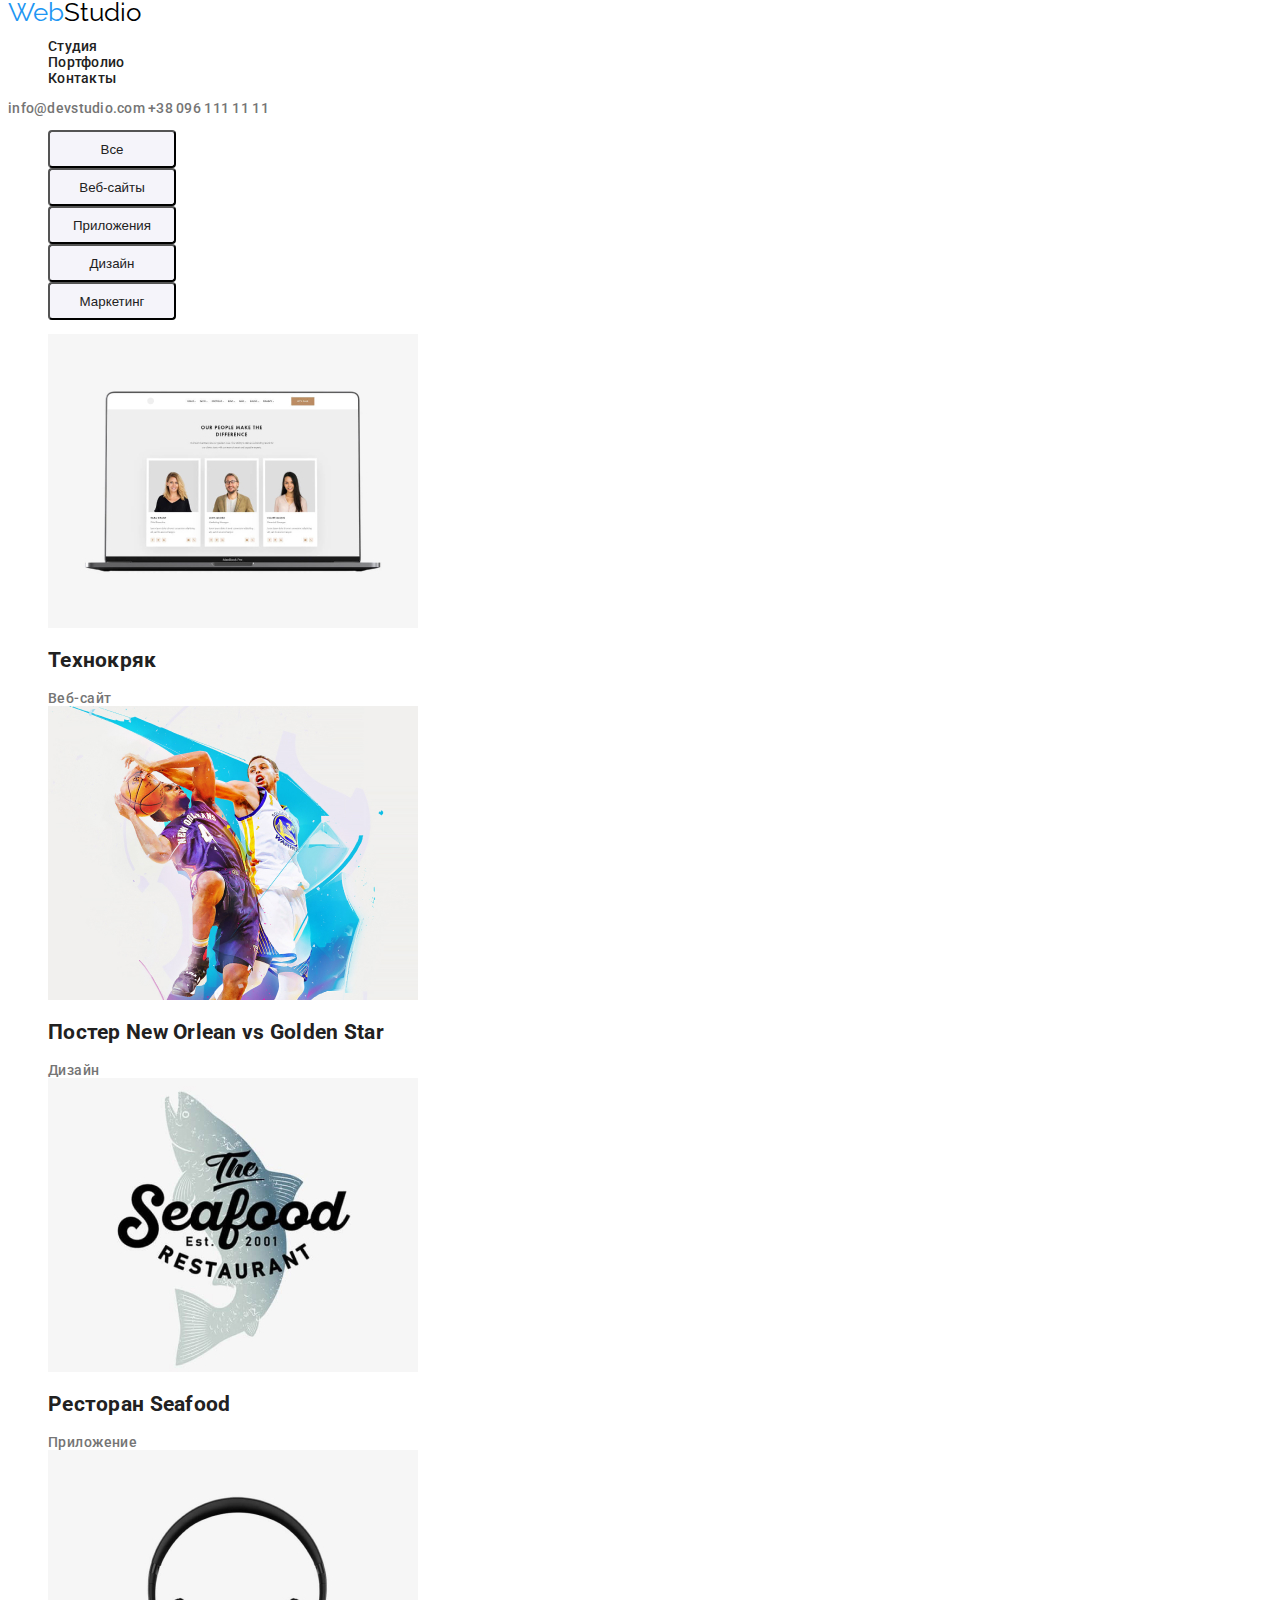
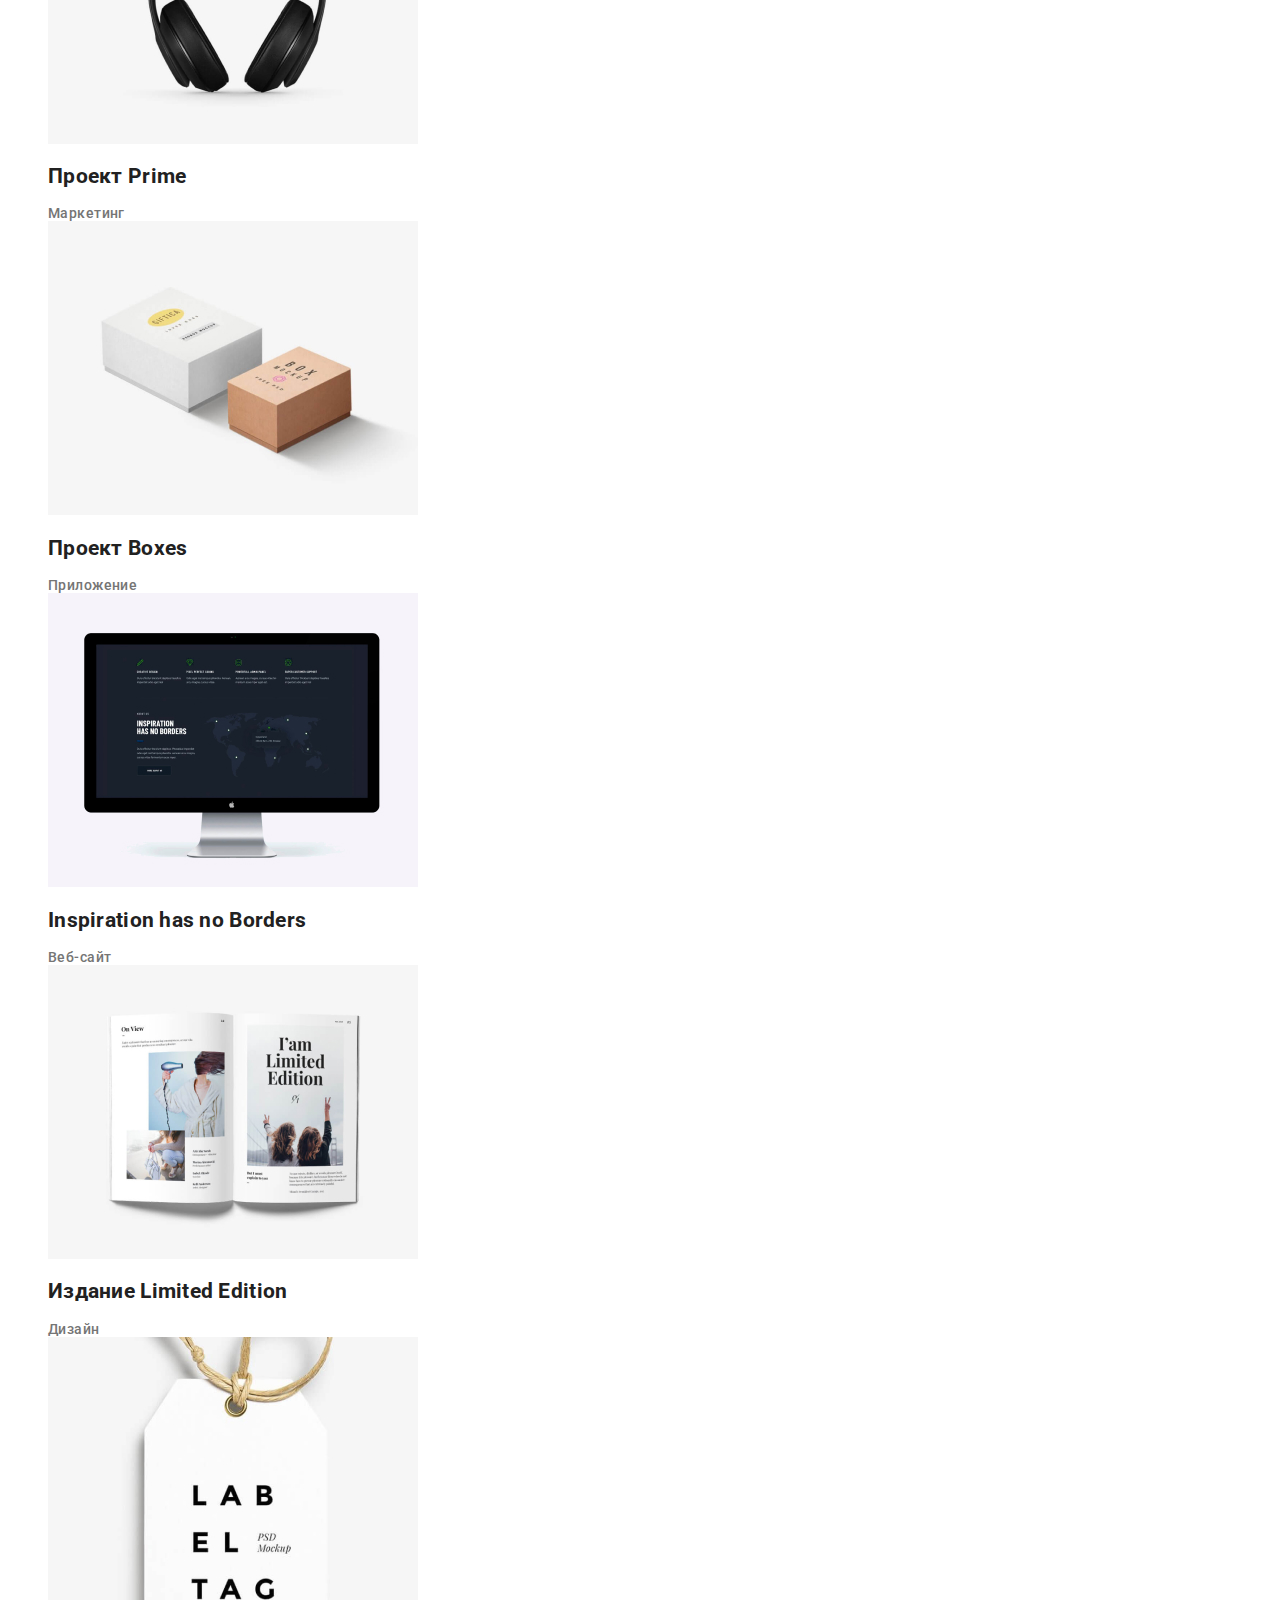
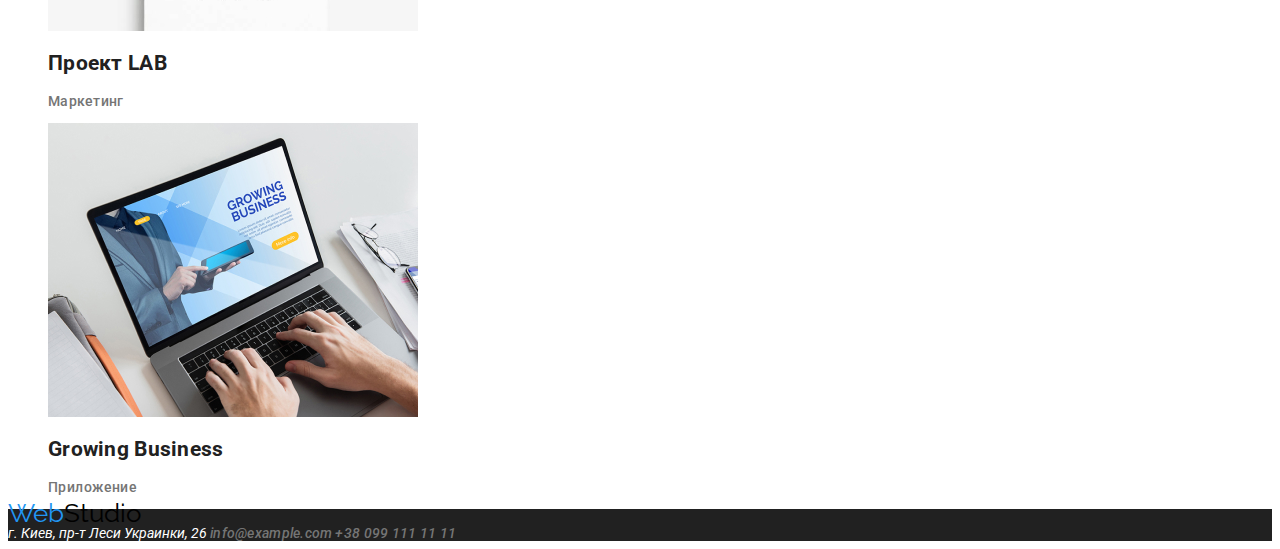
==== portfolio.html @ f4aefb46 "добавил шрифты" ====
<!DOCTYPE html>
<html lang="en">
  <head>
    <meta charset="UTF-8" />
    <meta http-equiv="X-UA-Compatible" content="IE=edge" />
    <meta name="viewport" content="width=device-width, initial-scale=1.0" />
    <title>Document</title>
    <link rel="preconnect" href="https://fonts.gstatic.com" />
    <link
      href="https://fonts.googleapis.com/css2?family=Raleway:wght@700&family=Roboto:wght@400;500;700;900&display=swap"
      rel="stylesheet"
    />
    <link rel="stylesheet" href="./CSS/styles.css" />
  </head>
  <body>
    <header>
      <a href="WebStudio" class="logo"
        ><span class="logo-accent">Web</span>Studio</a
      >
      <!-- Основная навигация  -->
      <nav>
        <ul class="site-nav list">
          <li><a href="./index.html" class="link">Студия</a></li>
          <li><a href="" class="link">Портфолио</a></li>
          <li><a href="" class="link">Контакты</a></li>
        </ul>
      </nav>
      <div>
        <a href="mailto:info@devstudio.com" class="link-contact"
          >info@devstudio.com</a
        >
        <a href="tel:+380961111111" class="link-contact">+38 096 111 11 11</a>
      </div>
    </header>
    <main>
      <section>
        <div>
          <!-- Навигация по сранице портфолио -->
          <ul class="list">
            <li>
              <button type="button" class="pagination">Все</button>
            </li>
            <li>
              <button type="button" class="pagination">Веб-сайты</button>
            </li>
            <li>
              <button type="button" class="pagination">Приложения</button>
            </li>
            <li>
              <button type="button" class="pagination">Дизайн</button>
            </li>
            <li>
              <button type="button" class="pagination">Маркетинг</button>
            </li>
          </ul>
          <!--<h1> Наши предложени <h1> -->
          <ul class="list">
            <li>
              <img
                src="./images/Веб-сайт.jpg"
                alt="Ноутбук с изображением сотрудников"
                width="370"
                height="294"
              />
              <h2 class="subjec">Технокряк</h2>
              <p class="text">Веб-сайт</p>
            </li>
            <li>
              <img
                src="./images/дизайн.jpg"
                alt="Баскетболист отбирает мячь у соперника"
                width="370"
                height="294"
              />
              <h2 class="subjec">Постер New Orlean vs Golden Star</h2>
              <p class="text">Дизайн</p>
            </li>
            <li>
              <img
                src="./images/Приложение.jpg"
                alt="Логотип ресторана морской еды"
                width="370"
                height="294"
              />
              <h2 class="subjec">Ресторан Seafood</h2>
              <p class="text">Приложение</p>
            </li>
            <li>
              <img
                src="./images/Маркетинг.jpg"
                alt="Изображение наушников"
                width="370"
                height="294"
              />
              <h2 class="subjec">Проект Prime</h2>
              <p class="text">Маркетинг</p>
            </li>
            <li>
              <img
                src="./images/приложение2.jpg"
                alt="Изобрание двух коробочек"
                width="370"
                height="294"
              />
              <h2 class="subjec">Проект Boxes</h2>
              <p class="text">Приложение</p>
            </li>
            <li>
              <img
                src="./images/веб-сайт2.jpg"
                alt="Монитор компътера с изображением сайтов"
                width="370"
                height="294"
              />
              <h2 class="subjec">Inspiration has no Borders</h2>
              <p class="text">Веб-сайт</p>
            </li>
            <li>
              <img
                src="./images/дизайн2.jpg"
                alt="Изображение глянцевого журнала с статьями"
                width="370"
                height="294"
              />
              <h2 class="subjec">Издание Limited Edition</h2>
              <p class="text">Дизайн</p>
            </li>
            <li>
              <img
                src="./images/маркетинг2.jpg"
                alt="Изображение лейбы с надписъю"
                width="370"
                height="294"
              />
              <h2 class="subjec">Проект LAB</h2>
              <p class="">Маркетинг</p>
            </li>
            <li>
              <img
                src="./images/приложение3.jpg"
                alt="Изображение ноутбука на коором работают"
                width="370"
                height="294"
              />
              <h2 class="subjec">Growing Business</h2>
              <p class="text">Приложение</p>
            </li>
          </ul>
        </div>
      </section>
    </main>
    <footer>
      <div class="address">
        <a href="WebStudio" class="logo"
          ><span class="logo-accent">Web</span>Studio</a
        >
        <address>
          <a href="" class="address-box"> г. Киев, пр-т Леси Украинки, 26</a>
          <a href="mailto:info@example.com" class="link-contact"
            >info@example.com</a
          >
          <a href="tel:+380991111111" class="link-contact">+38 099 111 11 11</a>
        </address>
      </div>
    </footer>
  </body>
</html>
---- CSS/styles.css ----
:root {
  --font-weight-regular: 400;
  --font-weight-medium: 500;
  --font-weight-bold: 700;
  --font-weight-black: 900;
  --main-colors-text: #757575;
  --secondary-text-color: #212121;
  --third-text-color: (255, 255, 255, 0.6);
  --white-color-text: #ffffff;
  --accent: #2196f3;
  --main-background-color: #e5e5e5;
  --secondary-background-color: #2f303a;
  --third-background-color: #f5f4fa;
}

body {
  background-color: var(--white-color-text);
  color: #757575;
  font-family: "Roboto", sans-serif;
  font-style: normal;
  font-size: 14px;
}
.list {
  list-style: none;
  font-weight: 500;
  /* font-size: 14px;
  line-height: 1.14px; */
  letter-spacing: 0.02em;
  /* list-style-type: none; */
}

/* стили логотипа */
.logo {
  color: #000000;
  text-decoration: none;
  font-family: "Raleway", sans-serif;
  font-size: 26px;
  line-height: 1.2px;
}

.logo-accent {
  color: var(--accent);
}
/* стили навигации */
.site-nav .link {
  color: var(--secondary-text-color);
  text-decoration: none;
  list-style-type: none;
  font-weight: 500;
  line-height: 1.1px;
  letter-spacing: 0.02em;
}
.link:focus,
.link:hover {
  text-decoration: none;
  color: var(--accent);
}
/* стили контактов */
.link-contact {
  color: var(--main-colors-text);
  text-decoration: none;
  font-weight: 500;
  line-height: 1.1px;
  letter-spacing: 0.02em;
}
.link-contact:focus,
.link-contact:hover {
  color: var(--accent);
}
/* стили кнопки заказать услугу */
.btn {
  color: var(--white-color-text);
  background-color: var(--accent);
  cursor: pointer;
  font-size: 16px;
  line-height: 1.88px;
  font-weight: var(--font-weight-bold);
  box-shadow: 0px 4px 4px rgba(0, 0, 0, 0.15);
}

/* герой */
.hero {
  background-color: var(--secondary-background-color);
}

.title {
  color: var(--white-color-text);
  font-weight: 900;
  font-size: 44px;
  line-height: normal;
  text-align: ce nter;
  letter-spacing: 0.06em;
  text-transform: uppercase;
  /* line-height:1.36px ; */
}
/* ощий стильдля параграфов */
.text {
  margin-top: 0;
  margin-bottom: 0;

  /* or 171% */

  letter-spacing: 0.03em;
}

/*стилизация h3 h2 */
.subjec {
  color: var(--secondary-text-color);
}
/* секция наша команда */
.our-team {
  background-color: var(--third-background-color);
}

/* стилизация адресса */
.address-box {
  color: var(--white-color-text);
  text-decoration: none;
}
/* секция футера */
.address {
  background-color: var(--secondary-text-color);
}
/* портфолио кнопки */
.pagination {
  color: var(--secondary-text-color);
  background-color: var(--third-background-color);
  width: 128px;
  height: 38px;
  left: 576px;
  top: 174px;
  background: #f5f4fa;
  border-radius: 4px;
}

.pagination:focus,
.pagination:hover {
  color: var(--white-color-text);
  background-color: var(--accent);
}
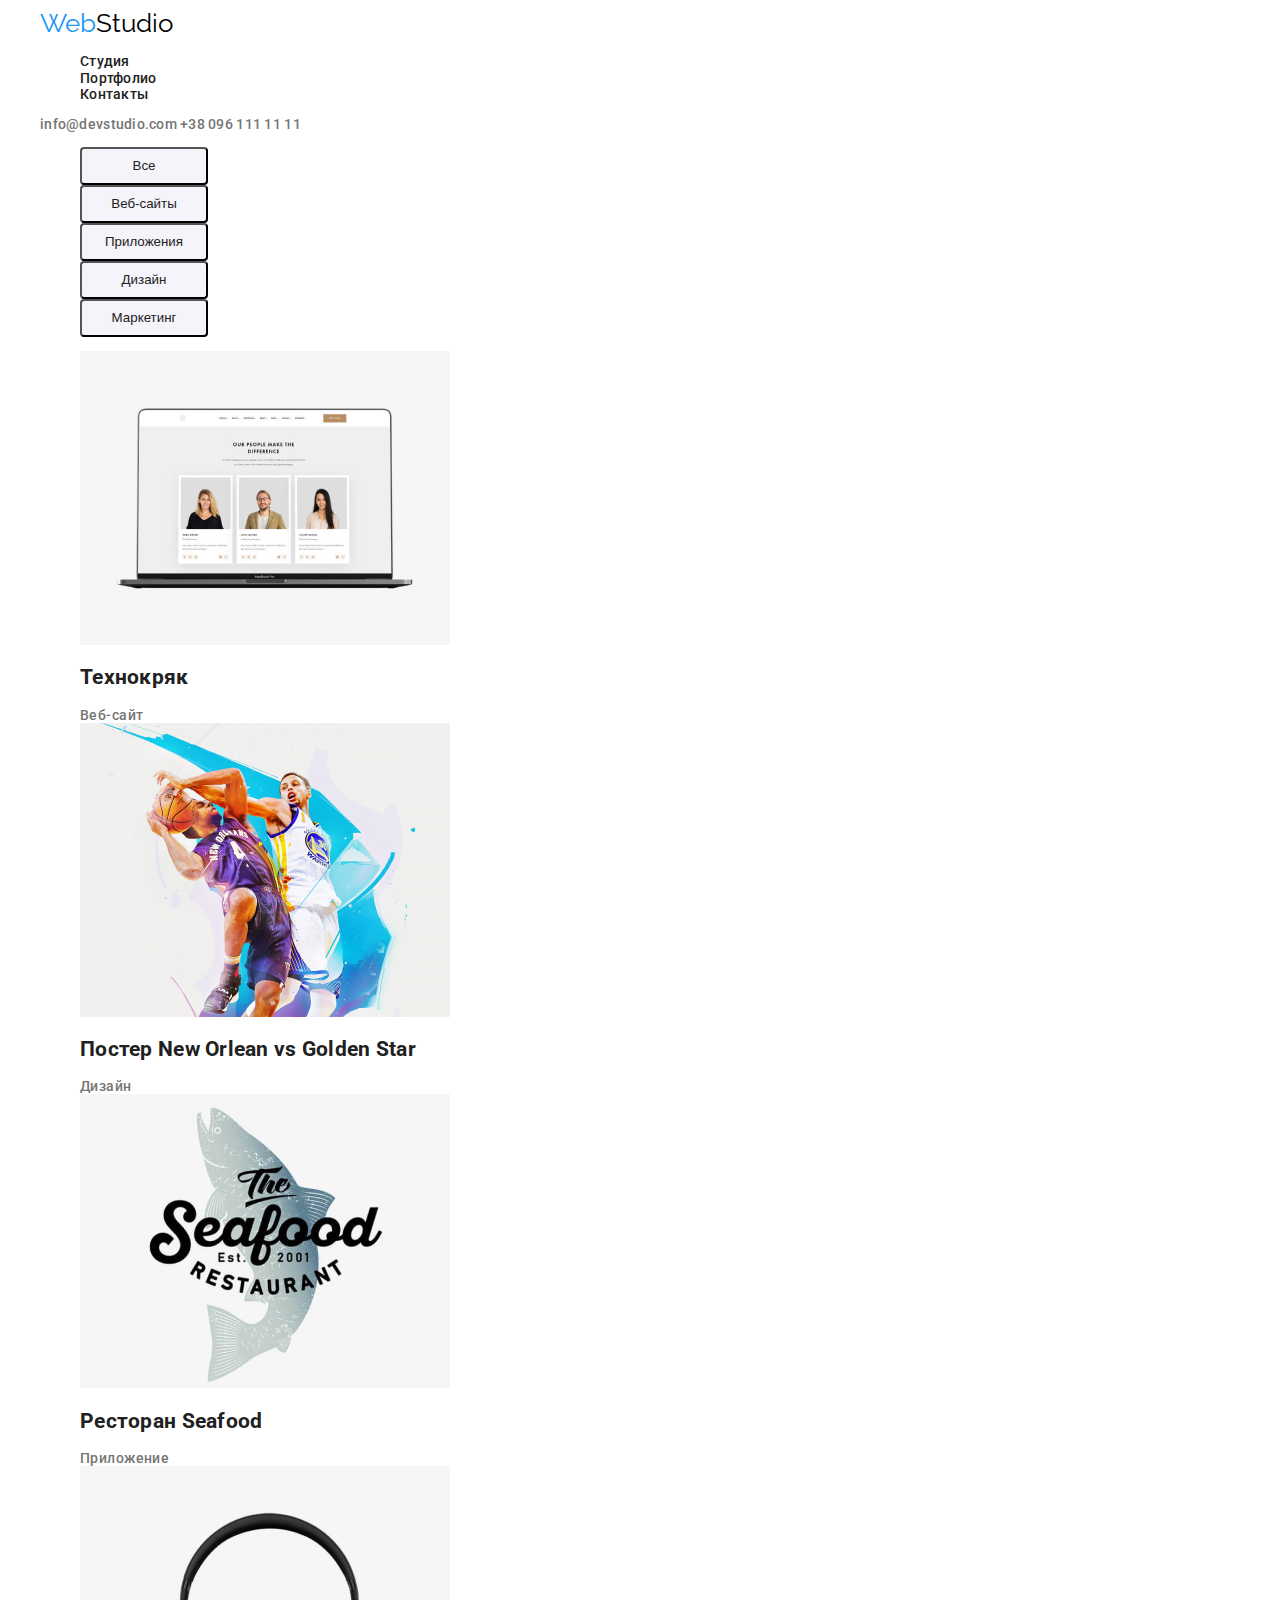
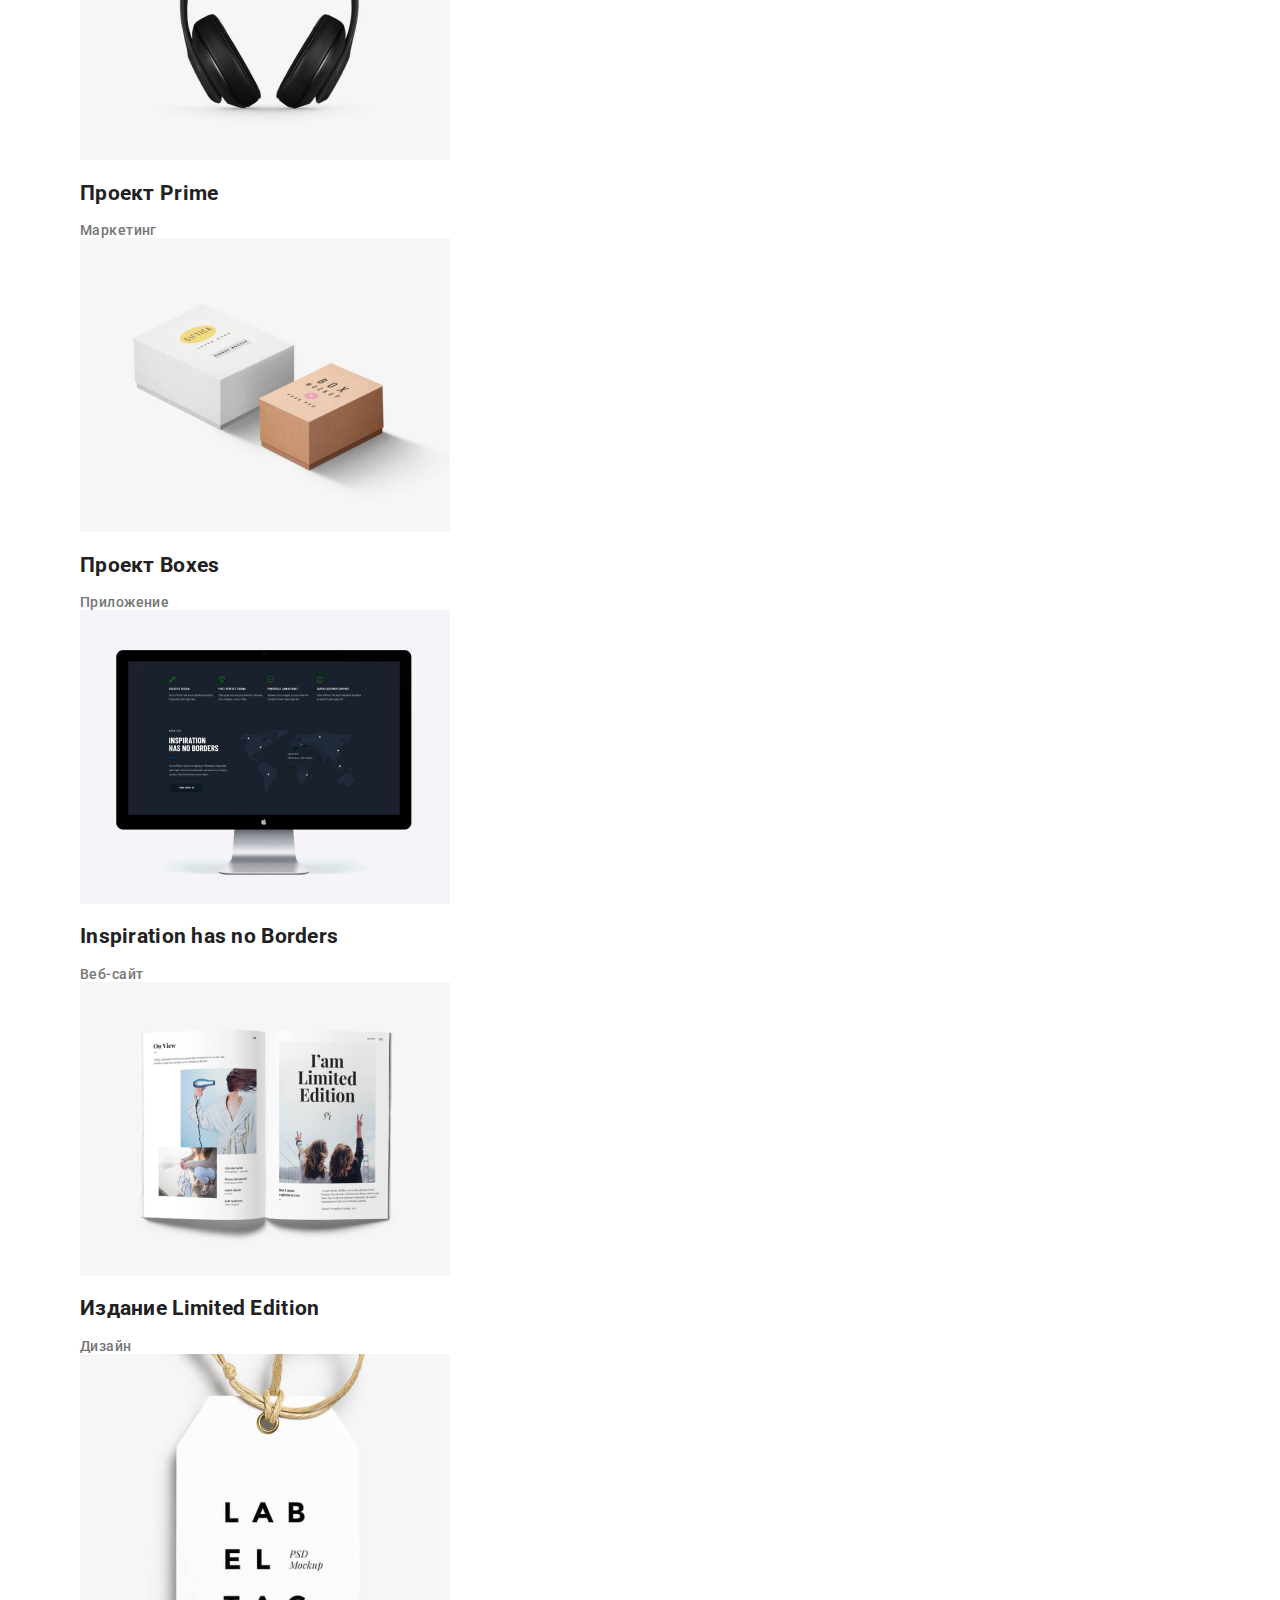
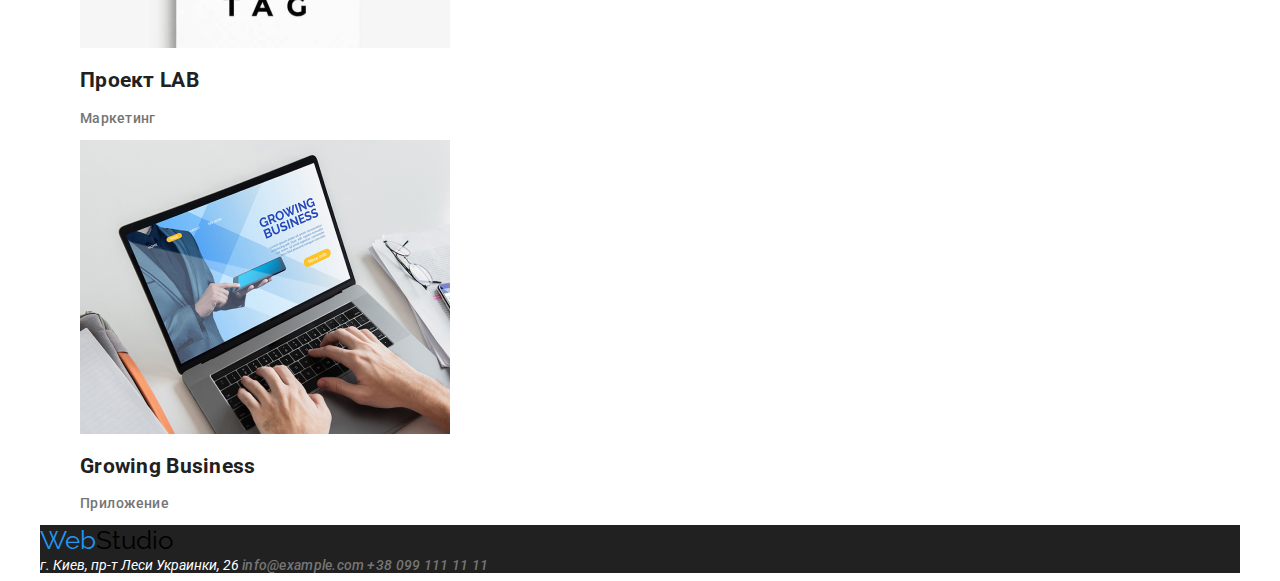
==== commit 6f8a9de2: "добавляю геометрию" ====
--- a/portfolio.html
+++ b/portfolio.html
@@ -10,157 +10,172 @@
       href="https://fonts.googleapis.com/css2?family=Raleway:wght@700&family=Roboto:wght@400;500;700;900&display=swap"
       rel="stylesheet"
     />
+    <link
+      rel="stylesheet"
+      href="https://cdnjs.cloudflare.com/ajax/libs/modern-normalize/1.0.0/modern-normalize.min.css"
+      integrity="sha512-ISS7cAi1PEhQ8jnbJpJZMd29NlhNj4AWYyLOSp2CE/CsHxTCu+r+t0D2yoJudVrd0/8fTVPUVDzY5Tvli75u/g=="
+      crossorigin="anonymous"
+      referrerpolicy="no-referrer"
+    />
     <link rel="stylesheet" href="./CSS/styles.css" />
   </head>
   <body>
     <header>
-      <a href="WebStudio" class="logo"
-        ><span class="logo-accent">Web</span>Studio</a
-      >
-      <!-- Основная навигация  -->
-      <nav>
-        <ul class="site-nav list">
-          <li><a href="./index.html" class="link">Студия</a></li>
-          <li><a href="" class="link">Портфолио</a></li>
-          <li><a href="" class="link">Контакты</a></li>
-        </ul>
-      </nav>
-      <div>
-        <a href="mailto:info@devstudio.com" class="link-contact"
-          >info@devstudio.com</a
+      <div class="container">
+        <a href="WebStudio" class="logo"
+          ><span class="logo-accent">Web</span>Studio</a
         >
-        <a href="tel:+380961111111" class="link-contact">+38 096 111 11 11</a>
+        <!-- Основная навигация  -->
+        <nav>
+          <ul class="site-nav list">
+            <li><a href="./index.html" class="link">Студия</a></li>
+            <li><a href="" class="link">Портфолио</a></li>
+            <li><a href="" class="link">Контакты</a></li>
+          </ul>
+        </nav>
+        <div>
+          <a href="mailto:info@devstudio.com" class="link-contact"
+            >info@devstudio.com</a
+          >
+          <a href="tel:+380961111111" class="link-contact">+38 096 111 11 11</a>
+        </div>
       </div>
     </header>
     <main>
       <section>
-        <div>
-          <!-- Навигация по сранице портфолио -->
-          <ul class="list">
-            <li>
-              <button type="button" class="pagination">Все</button>
-            </li>
-            <li>
-              <button type="button" class="pagination">Веб-сайты</button>
-            </li>
-            <li>
-              <button type="button" class="pagination">Приложения</button>
-            </li>
-            <li>
-              <button type="button" class="pagination">Дизайн</button>
-            </li>
-            <li>
-              <button type="button" class="pagination">Маркетинг</button>
-            </li>
-          </ul>
-          <!--<h1> Наши предложени <h1> -->
-          <ul class="list">
-            <li>
-              <img
-                src="./images/Веб-сайт.jpg"
-                alt="Ноутбук с изображением сотрудников"
-                width="370"
-                height="294"
-              />
-              <h2 class="subjec">Технокряк</h2>
-              <p class="text">Веб-сайт</p>
-            </li>
-            <li>
-              <img
-                src="./images/дизайн.jpg"
-                alt="Баскетболист отбирает мячь у соперника"
-                width="370"
-                height="294"
-              />
-              <h2 class="subjec">Постер New Orlean vs Golden Star</h2>
-              <p class="text">Дизайн</p>
-            </li>
-            <li>
-              <img
-                src="./images/Приложение.jpg"
-                alt="Логотип ресторана морской еды"
-                width="370"
-                height="294"
-              />
-              <h2 class="subjec">Ресторан Seafood</h2>
-              <p class="text">Приложение</p>
-            </li>
-            <li>
-              <img
-                src="./images/Маркетинг.jpg"
-                alt="Изображение наушников"
-                width="370"
-                height="294"
-              />
-              <h2 class="subjec">Проект Prime</h2>
-              <p class="text">Маркетинг</p>
-            </li>
-            <li>
-              <img
-                src="./images/приложение2.jpg"
-                alt="Изобрание двух коробочек"
-                width="370"
-                height="294"
-              />
-              <h2 class="subjec">Проект Boxes</h2>
-              <p class="text">Приложение</p>
-            </li>
-            <li>
-              <img
-                src="./images/веб-сайт2.jpg"
-                alt="Монитор компътера с изображением сайтов"
-                width="370"
-                height="294"
-              />
-              <h2 class="subjec">Inspiration has no Borders</h2>
-              <p class="text">Веб-сайт</p>
-            </li>
-            <li>
-              <img
-                src="./images/дизайн2.jpg"
-                alt="Изображение глянцевого журнала с статьями"
-                width="370"
-                height="294"
-              />
-              <h2 class="subjec">Издание Limited Edition</h2>
-              <p class="text">Дизайн</p>
-            </li>
-            <li>
-              <img
-                src="./images/маркетинг2.jpg"
-                alt="Изображение лейбы с надписъю"
-                width="370"
-                height="294"
-              />
-              <h2 class="subjec">Проект LAB</h2>
-              <p class="">Маркетинг</p>
-            </li>
-            <li>
-              <img
-                src="./images/приложение3.jpg"
-                alt="Изображение ноутбука на коором работают"
-                width="370"
-                height="294"
-              />
-              <h2 class="subjec">Growing Business</h2>
-              <p class="text">Приложение</p>
-            </li>
-          </ul>
+        <div class="container">
+          <div>
+            <!-- Навигация по сранице портфолио -->
+            <ul class="list">
+              <li>
+                <button type="button" class="pagination">Все</button>
+              </li>
+              <li>
+                <button type="button" class="pagination">Веб-сайты</button>
+              </li>
+              <li>
+                <button type="button" class="pagination">Приложения</button>
+              </li>
+              <li>
+                <button type="button" class="pagination">Дизайн</button>
+              </li>
+              <li>
+                <button type="button" class="pagination">Маркетинг</button>
+              </li>
+            </ul>
+            <!--<h1> Наши предложени <h1> -->
+            <ul class="list">
+              <li>
+                <img
+                  src="./images/Веб-сайт.jpg"
+                  alt="Ноутбук с изображением сотрудников"
+                  width="370"
+                  height="294"
+                />
+                <h2 class="subjec">Технокряк</h2>
+                <p class="text">Веб-сайт</p>
+              </li>
+              <li>
+                <img
+                  src="./images/дизайн.jpg"
+                  alt="Баскетболист отбирает мячь у соперника"
+                  width="370"
+                  height="294"
+                />
+                <h2 class="subjec">Постер New Orlean vs Golden Star</h2>
+                <p class="text">Дизайн</p>
+              </li>
+              <li>
+                <img
+                  src="./images/Приложение.jpg"
+                  alt="Логотип ресторана морской еды"
+                  width="370"
+                  height="294"
+                />
+                <h2 class="subjec">Ресторан Seafood</h2>
+                <p class="text">Приложение</p>
+              </li>
+              <li>
+                <img
+                  src="./images/Маркетинг.jpg"
+                  alt="Изображение наушников"
+                  width="370"
+                  height="294"
+                />
+                <h2 class="subjec">Проект Prime</h2>
+                <p class="text">Маркетинг</p>
+              </li>
+              <li>
+                <img
+                  src="./images/приложение2.jpg"
+                  alt="Изобрание двух коробочек"
+                  width="370"
+                  height="294"
+                />
+                <h2 class="subjec">Проект Boxes</h2>
+                <p class="text">Приложение</p>
+              </li>
+              <li>
+                <img
+                  src="./images/веб-сайт2.jpg"
+                  alt="Монитор компътера с изображением сайтов"
+                  width="370"
+                  height="294"
+                />
+                <h2 class="subjec">Inspiration has no Borders</h2>
+                <p class="text">Веб-сайт</p>
+              </li>
+              <li>
+                <img
+                  src="./images/дизайн2.jpg"
+                  alt="Изображение глянцевого журнала с статьями"
+                  width="370"
+                  height="294"
+                />
+                <h2 class="subjec">Издание Limited Edition</h2>
+                <p class="text">Дизайн</p>
+              </li>
+              <li>
+                <img
+                  src="./images/маркетинг2.jpg"
+                  alt="Изображение лейбы с надписъю"
+                  width="370"
+                  height="294"
+                />
+                <h2 class="subjec">Проект LAB</h2>
+                <p class="">Маркетинг</p>
+              </li>
+              <li>
+                <img
+                  src="./images/приложение3.jpg"
+                  alt="Изображение ноутбука на коором работают"
+                  width="370"
+                  height="294"
+                />
+                <h2 class="subjec">Growing Business</h2>
+                <p class="text">Приложение</p>
+              </li>
+            </ul>
+          </div>
         </div>
       </section>
     </main>
     <footer>
-      <div class="address">
-        <a href="WebStudio" class="logo"
-          ><span class="logo-accent">Web</span>Studio</a
-        >
-        <address>
-          <a href="" class="address-box"> г. Киев, пр-т Леси Украинки, 26</a>
-          <a href="mailto:info@example.com" class="link-contact"
-            >info@example.com</a
+      <div class="container">
+        <div class="address">
+          <a href="WebStudio" class="logo"
+            ><span class="logo-accent">Web</span>Studio</a
           >
-          <a href="tel:+380991111111" class="link-contact">+38 099 111 11 11</a>
-        </address>
+          <address>
+            <a href="" class="address-box"> г. Киев, пр-т Леси Украинки, 26</a>
+            <a href="mailto:info@example.com" class="link-contact"
+              >info@example.com</a
+            >
+            <a href="tel:+380991111111" class="link-contact"
+              >+38 099 111 11 11</a
+            >
+          </address>
+        </div>
       </div>
     </footer>
   </body>
--- a/CSS/styles.css
+++ b/CSS/styles.css
@@ -1,3 +1,27 @@
+html {
+  box-sizing: border-box;
+}
+
+*,
+*::before,
+*::after {
+  box-sizing: inherit;
+}
+/* Оуталй обводка */
+a,
+span,
+h1,
+h2,
+h3,
+p,
+li,
+img,
+svg,
+button {
+  /* background-color: tomato; */
+}
+/* ширина моего блокак 1200.15рх слева и спарва для читабельности */
+
 :root {
   --font-weight-regular: 400;
   --font-weight-medium: 500;
@@ -20,6 +44,13 @@
   font-style: normal;
   font-size: 14px;
 }
+
+.container {
+  width: 1200px;
+  margin: 0 auto;
+}
+/*nav container */
+
 .list {
   list-style: none;
   font-weight: 500;
@@ -35,7 +66,7 @@
   text-decoration: none;
   font-family: "Raleway", sans-serif;
   font-size: 26px;
-  line-height: 1.2px;
+  line-height: 1.2;
 }
 
 .logo-accent {
@@ -47,7 +78,7 @@
   text-decoration: none;
   list-style-type: none;
   font-weight: 500;
-  line-height: 1.1px;
+  line-height: 1.1;
   letter-spacing: 0.02em;
 }
 .link:focus,
@@ -60,7 +91,7 @@
   color: var(--main-colors-text);
   text-decoration: none;
   font-weight: 500;
-  line-height: 1.1px;
+  line-height: 1.1;
   letter-spacing: 0.02em;
 }
 .link-contact:focus,
@@ -69,13 +100,14 @@
 }
 /* стили кнопки заказать услугу */
 .btn {
+  display: inline-block;
+  border-radius: 4px;
   color: var(--white-color-text);
   background-color: var(--accent);
   cursor: pointer;
   font-size: 16px;
-  line-height: 1.88px;
-  font-weight: var(--font-weight-bold);
-  box-shadow: 0px 4px 4px rgba(0, 0, 0, 0.15);
+  line-height: 1.87;
+  padding: 10 32px;
 }
 
 /* герой */
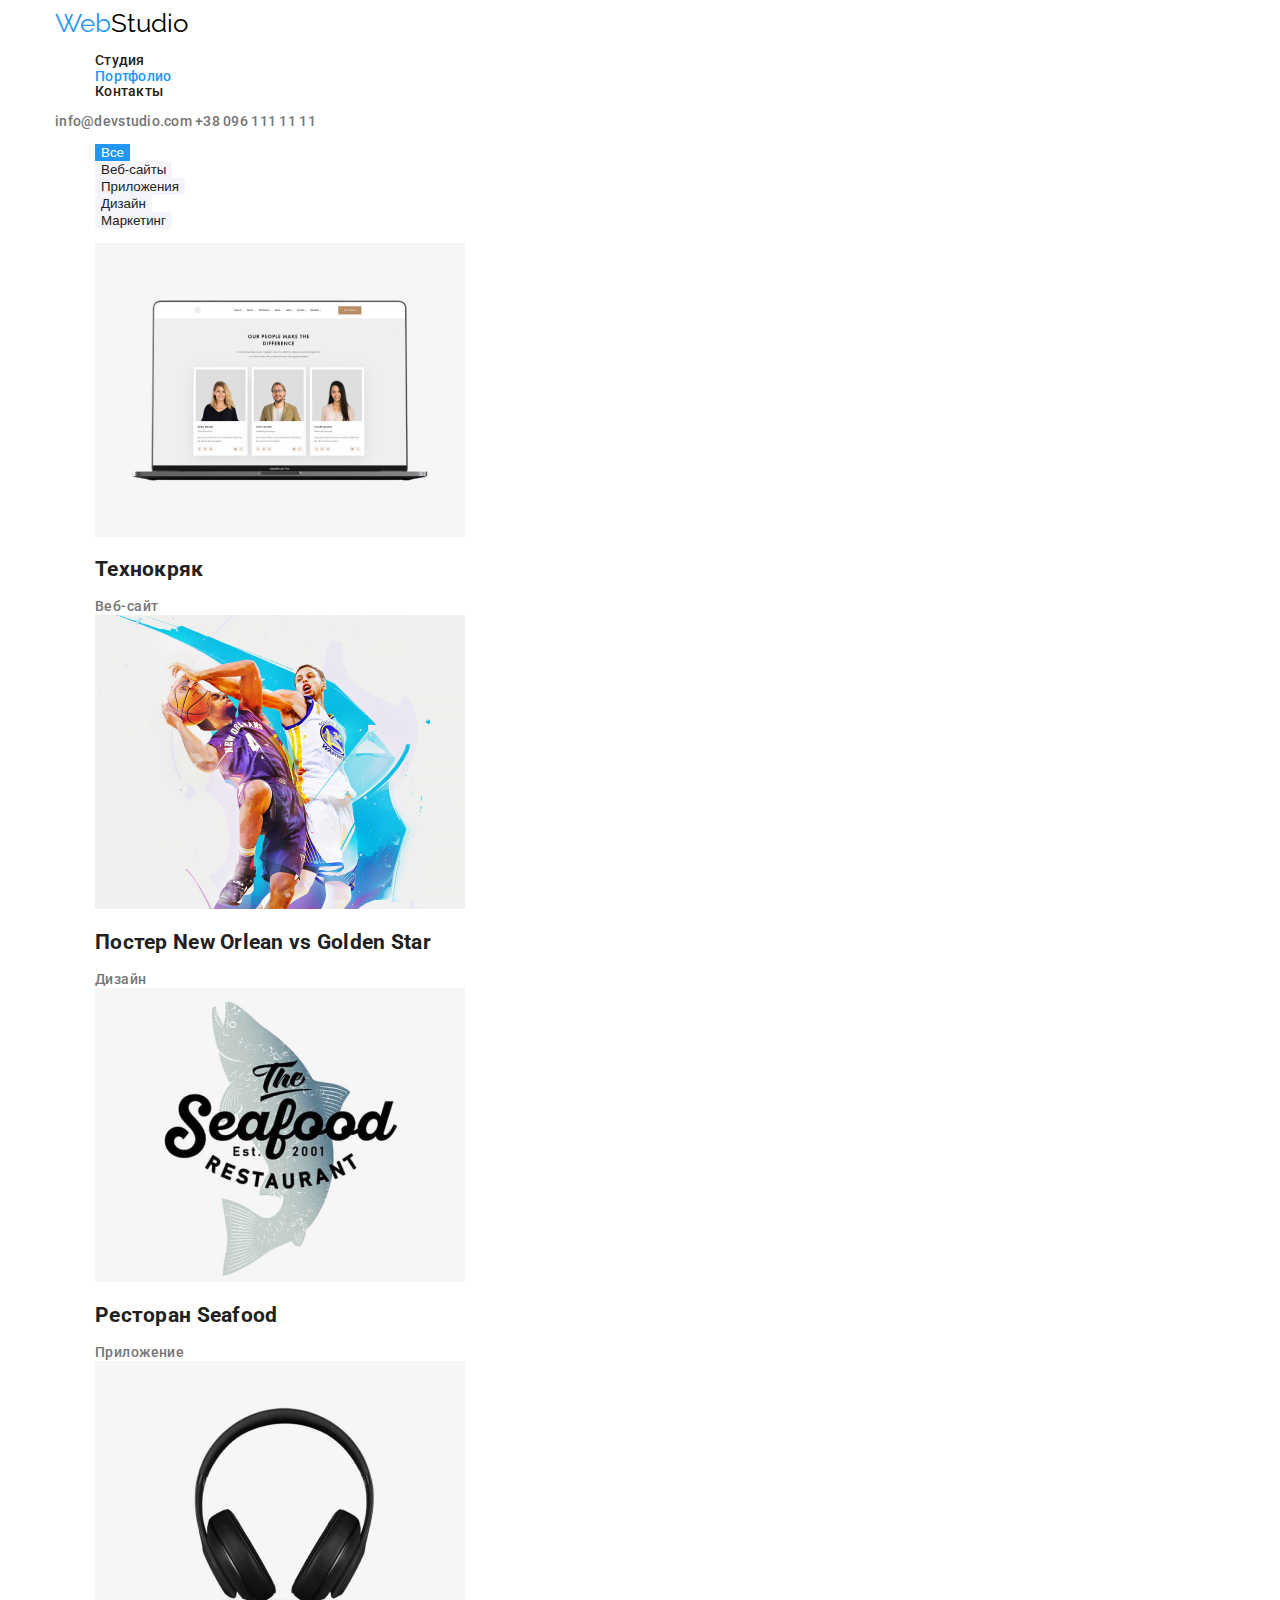
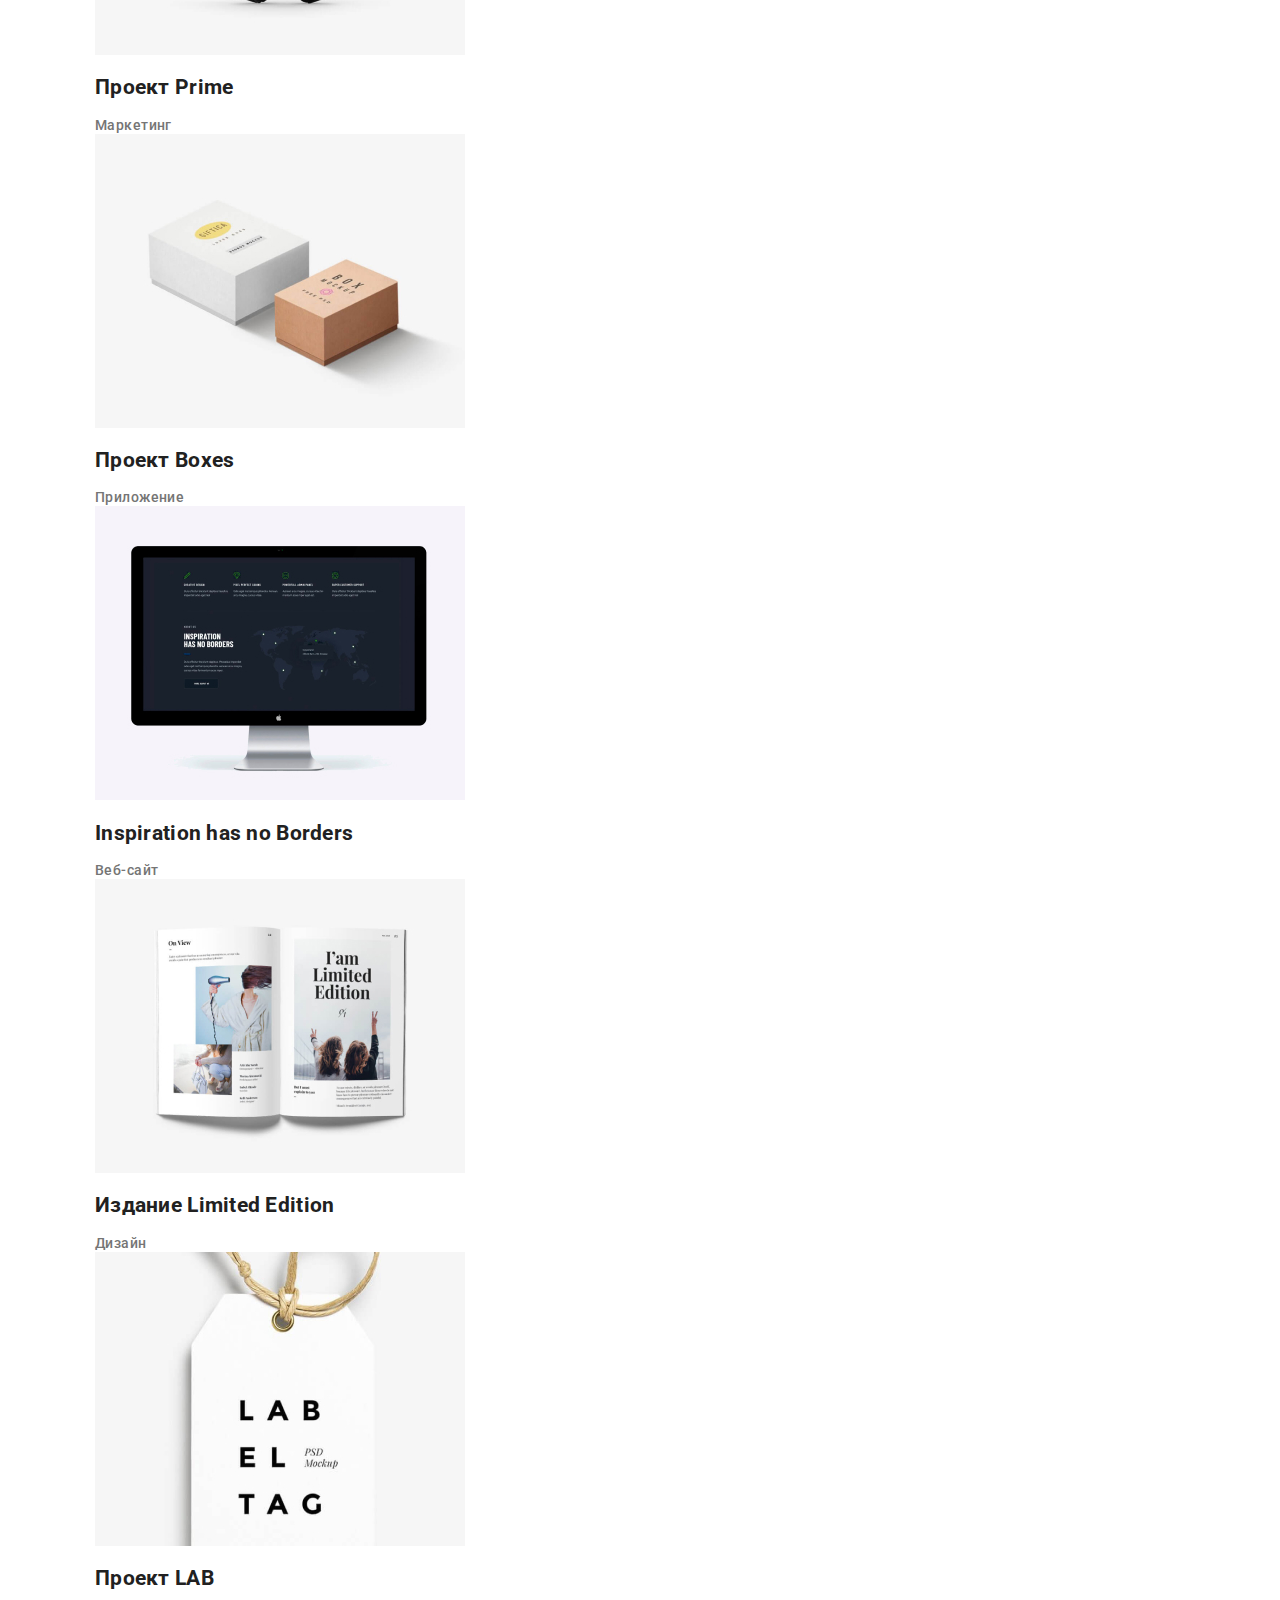
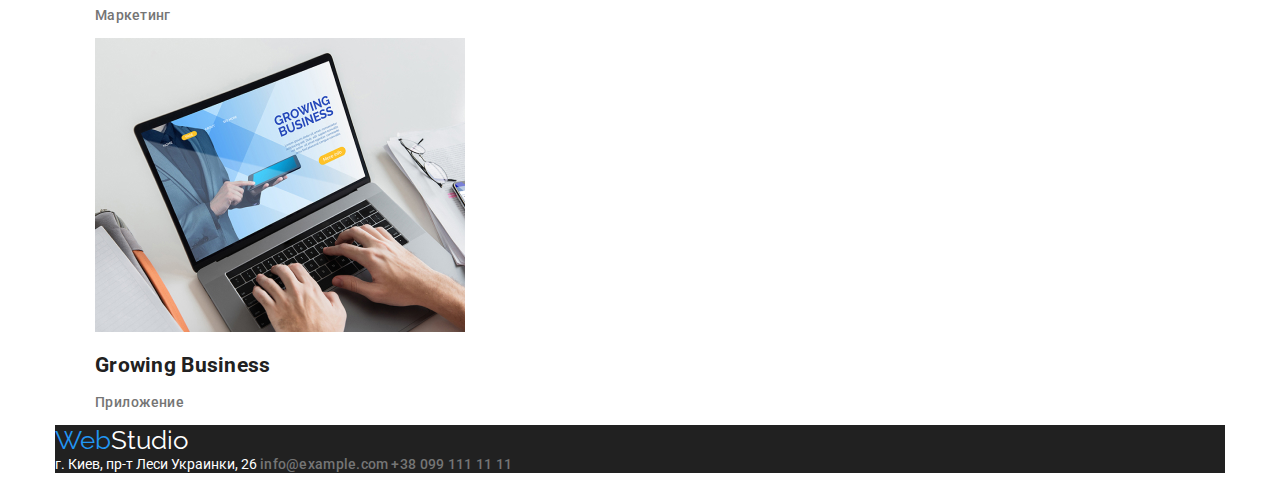
==== commit 1c3c8392: "Исправил  замечания  по Дз 2" ====
--- a/portfolio.html
+++ b/portfolio.html
@@ -29,7 +29,9 @@
         <nav>
           <ul class="site-nav list">
             <li><a href="./index.html" class="link">Студия</a></li>
-            <li><a href="" class="link">Портфолио</a></li>
+            <li>
+              <a href="./portfolio.html" class="link active">Портфолио</a>
+            </li>
             <li><a href="" class="link">Контакты</a></li>
           </ul>
         </nav>
@@ -48,7 +50,7 @@
             <!-- Навигация по сранице портфолио -->
             <ul class="list">
               <li>
-                <button type="button" class="pagination">Все</button>
+                <button type="button" class="list-pagination">Все</button>
               </li>
               <li>
                 <button type="button" class="pagination">Веб-сайты</button>
--- a/CSS/styles.css
+++ b/CSS/styles.css
@@ -48,16 +48,18 @@
 .container {
   width: 1200px;
   margin: 0 auto;
+  padding: 0 15px;
 }
 /*nav container */
 
 .list {
+  display: block;
   list-style: none;
   font-weight: 500;
-  /* font-size: 14px;
-  line-height: 1.14px; */
+  font-size: 14px;
+  line-height: 1.14;
   letter-spacing: 0.02em;
-  /* list-style-type: none; */
+  list-style-type: none;
 }
 
 /* стили логотипа */
@@ -68,12 +70,17 @@
   font-size: 26px;
   line-height: 1.2;
 }
+.address > a {
+  color: var(--white-color-text);
+}
 
 .logo-accent {
   color: var(--accent);
 }
 /* стили навигации */
 .site-nav .link {
+  margin: 0;
+  display: block;
   color: var(--secondary-text-color);
   text-decoration: none;
   list-style-type: none;
@@ -81,13 +88,16 @@
   line-height: 1.1;
   letter-spacing: 0.02em;
 }
+.link.active,
 .link:focus,
 .link:hover {
   text-decoration: none;
   color: var(--accent);
 }
+
 /* стили контактов */
 .link-contact {
+  font-style: normal;
   color: var(--main-colors-text);
   text-decoration: none;
   font-weight: 500;
@@ -100,6 +110,7 @@
 }
 /* стили кнопки заказать услугу */
 .btn {
+  border: 0px;
   display: inline-block;
   border-radius: 4px;
   color: var(--white-color-text);
@@ -113,9 +124,11 @@
 /* герой */
 .hero {
   background-color: var(--secondary-background-color);
+  margin-top: 0px;
 }
 
 .title {
+  margin-top: 0px;
   color: var(--white-color-text);
   font-weight: 900;
   font-size: 44px;
@@ -123,16 +136,16 @@
   text-align: ce nter;
   letter-spacing: 0.06em;
   text-transform: uppercase;
-  /* line-height:1.36px ; */
+  line-height: 1.36;
 }
 /* ощий стильдля параграфов */
 .text {
   margin-top: 0;
   margin-bottom: 0;
-
-  /* or 171% */
-
   letter-spacing: 0.03em;
+}
+h3 {
+  text-transform: uppercase;
 }
 
 /*стилизация h3 h2 */
@@ -146,6 +159,7 @@
 
 /* стилизация адресса */
 .address-box {
+  font-style: normal;
   color: var(--white-color-text);
   text-decoration: none;
 }
@@ -153,16 +167,25 @@
 .address {
   background-color: var(--secondary-text-color);
 }
+.address > a {
+  color: var(--white-color-text);
+}
+
 /* портфолио кнопки */
 .pagination {
+  border: 0px;
   color: var(--secondary-text-color);
   background-color: var(--third-background-color);
-  width: 128px;
-  height: 38px;
   left: 576px;
   top: 174px;
   background: #f5f4fa;
   border-radius: 4px;
+}
+
+.list-pagination {
+  color: #ffffff;
+  background-color: var(--accent);
+  border: 0px;
 }
 
 .pagination:focus,
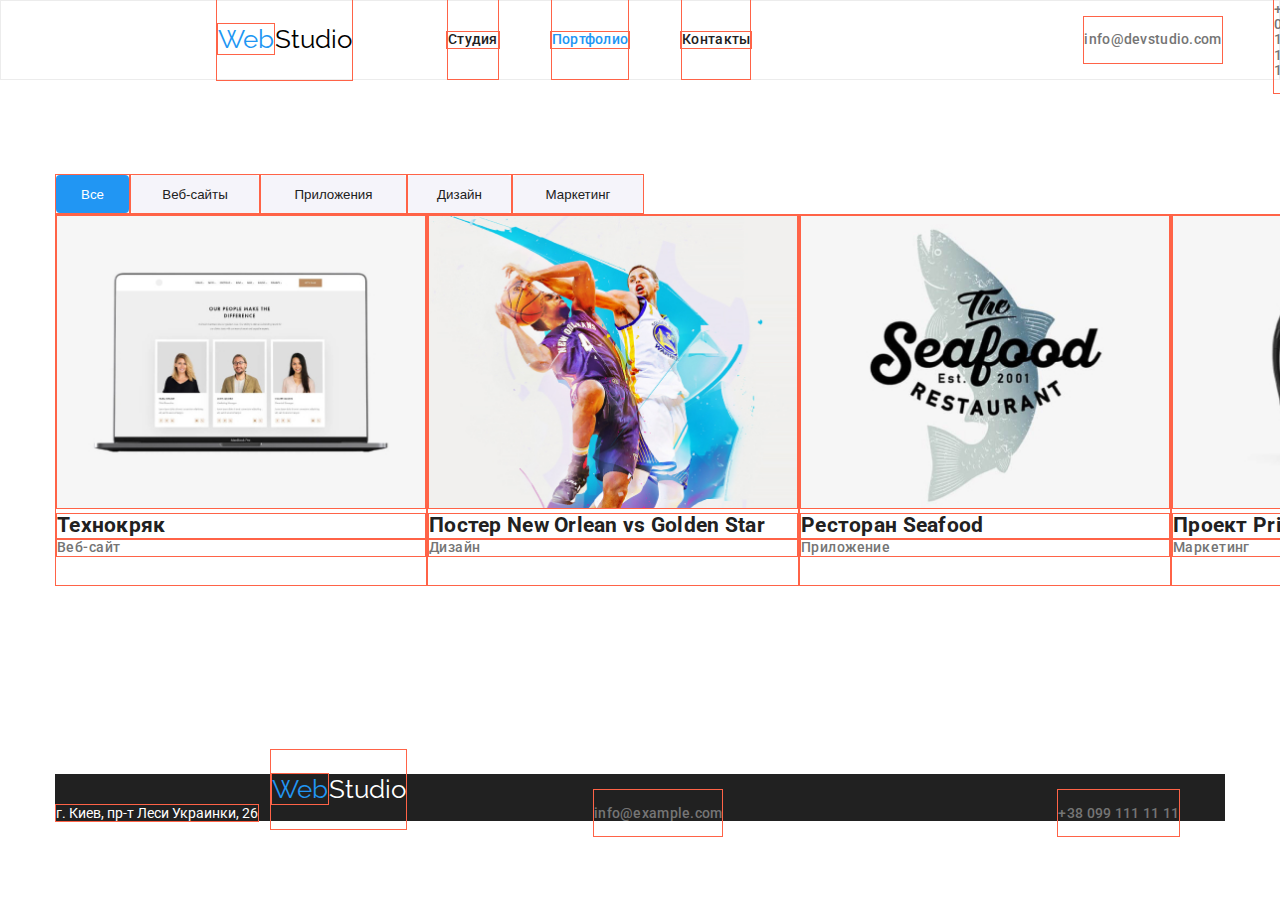
==== commit ef4768bb: "геометрия  стилей" ====
--- a/portfolio.html
+++ b/portfolio.html
@@ -21,30 +21,35 @@
   </head>
   <body>
     <header>
-      <div class="container">
-        <a href="WebStudio" class="logo"
-          ><span class="logo-accent">Web</span>Studio</a
-        >
-        <!-- Основная навигация  -->
+      <section>
         <nav>
-          <ul class="site-nav list">
-            <li><a href="./index.html" class="link">Студия</a></li>
-            <li>
-              <a href="./portfolio.html" class="link active">Портфолио</a>
-            </li>
-            <li><a href="" class="link">Контакты</a></li>
-          </ul>
+          <div class="nav-box">
+            <a href="WebStudio" class="logo"
+              ><span class="logo-accent">Web</span>Studio</a
+            >
+            <!-- Основная навигация  -->
+            <ul class="site-nav list">
+              <li class="items">
+                <a href="./index.html" class="link">Студия</a>
+              </li>
+              <li class="items">
+                <a href="./portfolio.html" class="link active">Портфолио</a>
+              </li>
+              <li class="items"><a href="" class="link">Контакты</a></li>
+            </ul>
+            <a href="mailto:info@devstudio.com" class="link-contact"
+              >info@devstudio.com</a
+            >
+
+            <a href="tel:+380961111111" class="link-contact telephon"
+              >+38 096 111 11 11</a
+            >
+          </div>
         </nav>
-        <div>
-          <a href="mailto:info@devstudio.com" class="link-contact"
-            >info@devstudio.com</a
-          >
-          <a href="tel:+380961111111" class="link-contact">+38 096 111 11 11</a>
-        </div>
-      </div>
+      </section>
     </header>
     <main>
-      <section>
+      <section class="section">
         <div class="container">
           <div>
             <!-- Навигация по сранице портфолио -->
@@ -52,16 +57,16 @@
               <li>
                 <button type="button" class="list-pagination">Все</button>
               </li>
-              <li>
+              <li class="website-btn">
                 <button type="button" class="pagination">Веб-сайты</button>
               </li>
-              <li>
+              <li class="application">
                 <button type="button" class="pagination">Приложения</button>
               </li>
-              <li>
+              <li class="design-bnt">
                 <button type="button" class="pagination">Дизайн</button>
               </li>
-              <li>
+              <li class="marketing-btn">
                 <button type="button" class="pagination">Маркетинг</button>
               </li>
             </ul>
@@ -163,22 +168,26 @@
       </section>
     </main>
     <footer>
-      <div class="container">
-        <div class="address">
-          <a href="WebStudio" class="logo"
-            ><span class="logo-accent">Web</span>Studio</a
-          >
-          <address>
-            <a href="" class="address-box"> г. Киев, пр-т Леси Украинки, 26</a>
-            <a href="mailto:info@example.com" class="link-contact"
-              >info@example.com</a
+      <section class="section">
+        <div class="container">
+          <div class="address">
+            <a href="WebStudio" class="logo"
+              ><span class="logo-accent">Web</span>Studio</a
             >
-            <a href="tel:+380991111111" class="link-contact"
-              >+38 099 111 11 11</a
-            >
-          </address>
+            <address>
+              <a href="" class="address-box">
+                г. Киев, пр-т Леси Украинки, 26</a
+              >
+              <a href="mailto:info@example.com" class="link-contact"
+                >info@example.com</a
+              >
+              <a href="tel:+380991111111" class="link-contact"
+                >+38 099 111 11 11</a
+              >
+            </address>
+          </div>
         </div>
-      </div>
+      </section>
     </footer>
   </body>
 </html>
--- a/CSS/styles.css
+++ b/CSS/styles.css
@@ -18,7 +18,7 @@
 img,
 svg,
 button {
-  /* background-color: tomato; */
+  border: 1px solid tomato;
 }
 /* ширина моего блокак 1200.15рх слева и спарва для читабельности */
 
@@ -36,8 +36,14 @@
   --secondary-background-color: #2f303a;
   --third-background-color: #f5f4fa;
 }
+/* глобальные стили */
+.section {
+  padding-top: 94px;
+  padding-bottom: 94px;
+}
 
 body {
+  margin: 0px;
   background-color: var(--white-color-text);
   color: #757575;
   font-family: "Roboto", sans-serif;
@@ -50,10 +56,23 @@
   margin: 0 auto;
   padding: 0 15px;
 }
-/*nav container */
-
+
+/*стили навигации */
+
+.nav {
+  border: 1px solid #ececec;
+  height: 80px;
+}
+.nav-box {
+  display: flex;
+  align-items: center;
+  border: 1px solid #ececec;
+  height: 80px;
+}
 .list {
-  display: block;
+  display: flex;
+  padding: 0px;
+  margin: 0px;
   list-style: none;
   font-weight: 500;
   font-size: 14px;
@@ -64,12 +83,17 @@
 
 /* стили логотипа */
 .logo {
+  padding-bottom: 25px;
+  padding-top: 24px;
+  margin-right: 93px;
+  margin-left: 215px;
   color: #000000;
   text-decoration: none;
   font-family: "Raleway", sans-serif;
   font-size: 26px;
   line-height: 1.2;
 }
+
 .address > a {
   color: var(--white-color-text);
 }
@@ -77,10 +101,12 @@
 .logo-accent {
   color: var(--accent);
 }
+
+.items {
+}
 /* стили навигации */
+
 .site-nav .link {
-  margin: 0;
-  display: block;
   color: var(--secondary-text-color);
   text-decoration: none;
   list-style-type: none;
@@ -88,6 +114,15 @@
   line-height: 1.1;
   letter-spacing: 0.02em;
 }
+.link {
+  padding: 32px 0px;
+}
+
+.site-nav .items + .items {
+  /* padding: 32px 0px; */
+  margin-left: 50px;
+}
+
 .link.active,
 .link:focus,
 .link:hover {
@@ -97,6 +132,8 @@
 
 /* стили контактов */
 .link-contact {
+  margin-left: 331px;
+  padding: 15px 0px;
   font-style: normal;
   color: var(--main-colors-text);
   text-decoration: none;
@@ -108,6 +145,11 @@
 .link-contact:hover {
   color: var(--accent);
 }
+
+.telephon {
+  margin-left: 50px;
+}
+
 /* стили кнопки заказать услугу */
 .btn {
   border: 0px;
@@ -118,7 +160,14 @@
   cursor: pointer;
   font-size: 16px;
   line-height: 1.87;
-  padding: 10 32px;
+  /* margi n-bottom: 200px; */
+}
+
+.hero > .btn {
+  margin-left: 500px;
+  margin-bottom: 200px;
+  width: 200px;
+  height: 50px;
 }
 
 /* герой */
@@ -128,12 +177,15 @@
 }
 
 .title {
+  margin-bottom: 100px;
+  padding-top: 200px;
+  margin-bottom: 30px;
   margin-top: 0px;
   color: var(--white-color-text);
   font-weight: 900;
   font-size: 44px;
   line-height: normal;
-  text-align: ce nter;
+  text-align: center;
   letter-spacing: 0.06em;
   text-transform: uppercase;
   line-height: 1.36;
@@ -150,8 +202,22 @@
 
 /*стилизация h3 h2 */
 .subjec {
+  margin: 0px;
   color: var(--secondary-text-color);
 }
+
+/* стилизация абзацев */
+.list-subjec {
+  width: 270px;
+}
+.list .list-subjec + .list-subjec {
+  margin-left: 30px;
+}
+
+.text-subjec {
+  margin: 10px 0px 0px 0px;
+}
+
 /* секция наша команда */
 .our-team {
   background-color: var(--third-background-color);
@@ -173,6 +239,9 @@
 
 /* портфолио кнопки */
 .pagination {
+  text-align: center;
+  padding: 6px 22px;
+  display: inline-block;
   border: 0px;
   color: var(--secondary-text-color);
   background-color: var(--third-background-color);
@@ -181,12 +250,42 @@
   background: #f5f4fa;
   border-radius: 4px;
 }
-
-.list-pagination {
+.list .list-pagination {
+  text-align: center;
+  min-width: 73px;
+  height: 38px;
+  border-radius: 4px;
+  padding: 6px 22px;
+  display: inline-block;
   color: #ffffff;
   background-color: var(--accent);
   border: 0px;
 }
+.website-btn > .pagination {
+  min-width: 128px;
+  height: 38px;
+}
+.application-btn > .pagination {
+  display: inline-block;
+  min-width: 145px;
+  height: 38px;
+}
+
+.application > .pagination {
+  display: inline-block;
+  min-width: 145px;
+  height: 38px;
+}
+.design-bnt > .pagination {
+  display: inline-block;
+  min-width: 103px;
+  height: 38px;
+}
+.marketing-btn > .pagination {
+  display: inline-block;
+  min-width: 130px;
+  height: 38px;
+}
 
 .pagination:focus,
 .pagination:hover {
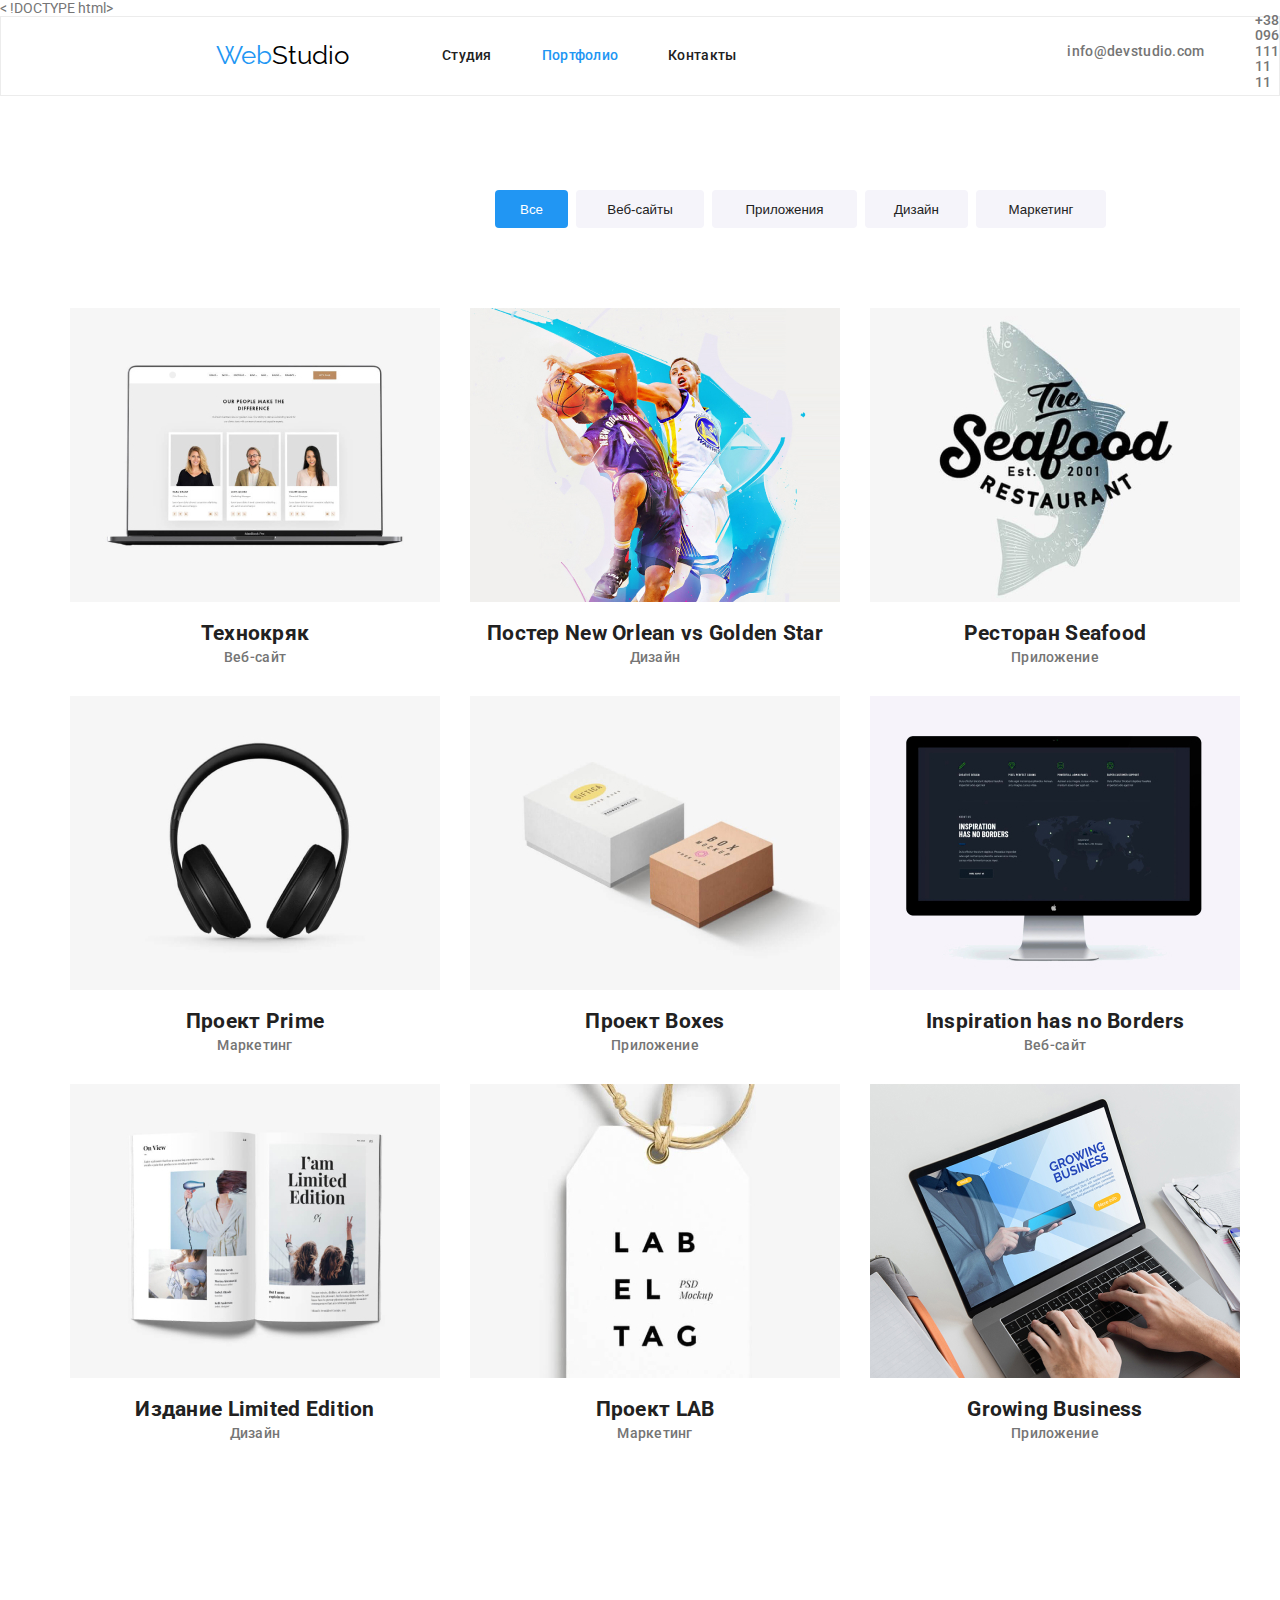
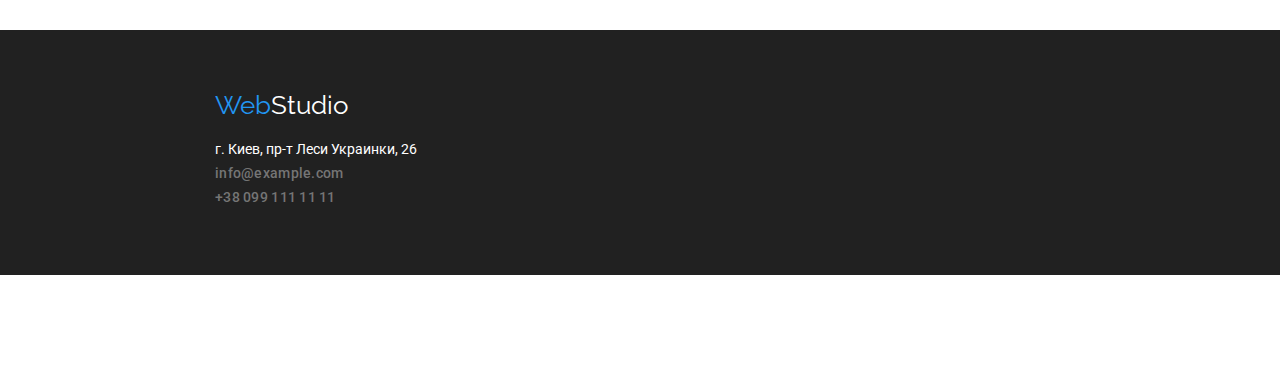
==== commit c2420720: "закончил Дз-3" ====
--- a/portfolio.html
+++ b/portfolio.html
@@ -1,4 +1,5 @@
-<!DOCTYPE html>
+<
+          !DOCTYPE html>
 <html lang="en">
   <head>
     <meta charset="UTF-8" />
@@ -37,7 +38,7 @@
               </li>
               <li class="items"><a href="" class="link">Контакты</a></li>
             </ul>
-            <a href="mailto:info@devstudio.com" class="link-contact"
+            <a href="mailto:info@devstudio.com" class="link-contact post"
               >info@devstudio.com</a
             >
 
@@ -50,29 +51,29 @@
     </header>
     <main>
       <section class="section">
-        <div class="container">
-          <div>
+        
             <!-- Навигация по сранице портфолио -->
-            <ul class="list">
-              <li>
+            <ul class="list-button">
+              <li class="type">
                 <button type="button" class="list-pagination">Все</button>
               </li>
-              <li class="website-btn">
+              <li class="website-btn type">
                 <button type="button" class="pagination">Веб-сайты</button>
               </li>
-              <li class="application">
+              <li class="application type">
                 <button type="button" class="pagination">Приложения</button>
               </li>
-              <li class="design-bnt">
+              <li class="design-bnt type">
                 <button type="button" class="pagination">Дизайн</button>
               </li>
-              <li class="marketing-btn">
+              <li class="marketing-btn type">
                 <button type="button" class="pagination">Маркетинг</button>
               </li>
             </ul>
             <!--<h1> Наши предложени <h1> -->
-            <ul class="list">
-              <li>
+              <div class="container-card">
+            <ul class="list-card ">
+              <li class="card">
                 <img
                   src="./images/Веб-сайт.jpg"
                   alt="Ноутбук с изображением сотрудников"
@@ -82,7 +83,7 @@
                 <h2 class="subjec">Технокряк</h2>
                 <p class="text">Веб-сайт</p>
               </li>
-              <li>
+              <li class="card">
                 <img
                   src="./images/дизайн.jpg"
                   alt="Баскетболист отбирает мячь у соперника"
@@ -92,7 +93,7 @@
                 <h2 class="subjec">Постер New Orlean vs Golden Star</h2>
                 <p class="text">Дизайн</p>
               </li>
-              <li>
+              <li class="card">
                 <img
                   src="./images/Приложение.jpg"
                   alt="Логотип ресторана морской еды"
@@ -102,7 +103,7 @@
                 <h2 class="subjec">Ресторан Seafood</h2>
                 <p class="text">Приложение</p>
               </li>
-              <li>
+              <li class="card">
                 <img
                   src="./images/Маркетинг.jpg"
                   alt="Изображение наушников"
@@ -112,7 +113,7 @@
                 <h2 class="subjec">Проект Prime</h2>
                 <p class="text">Маркетинг</p>
               </li>
-              <li>
+              <li class="card">
                 <img
                   src="./images/приложение2.jpg"
                   alt="Изобрание двух коробочек"
@@ -122,7 +123,7 @@
                 <h2 class="subjec">Проект Boxes</h2>
                 <p class="text">Приложение</p>
               </li>
-              <li>
+              <li class="card">
                 <img
                   src="./images/веб-сайт2.jpg"
                   alt="Монитор компътера с изображением сайтов"
@@ -132,7 +133,7 @@
                 <h2 class="subjec">Inspiration has no Borders</h2>
                 <p class="text">Веб-сайт</p>
               </li>
-              <li>
+              <li class="card">
                 <img
                   src="./images/дизайн2.jpg"
                   alt="Изображение глянцевого журнала с статьями"
@@ -142,7 +143,7 @@
                 <h2 class="subjec">Издание Limited Edition</h2>
                 <p class="text">Дизайн</p>
               </li>
-              <li>
+              <li class="card">
                 <img
                   src="./images/маркетинг2.jpg"
                   alt="Изображение лейбы с надписъю"
@@ -150,9 +151,9 @@
                   height="294"
                 />
                 <h2 class="subjec">Проект LAB</h2>
-                <p class="">Маркетинг</p>
+                <p class="text">Маркетинг</p>
               </li>
-              <li>
+              <li class="card">
                 <img
                   src="./images/приложение3.jpg"
                   alt="Изображение ноутбука на коором работают"
@@ -164,17 +165,16 @@
               </li>
             </ul>
           </div>
-        </div>
-      </section>
+        </section>
     </main>
     <footer>
       <section class="section">
-        <div class="container">
-          <div class="address">
-            <a href="WebStudio" class="logo"
+        <!-- <div class="container"> -->
+          <div class="address ">
+            <a href="WebStudio" class="logo-footer"
               ><span class="logo-accent">Web</span>Studio</a
             >
-            <address>
+            <address class="blok-footer ">
               <a href="" class="address-box">
                 г. Киев, пр-т Леси Украинки, 26</a
               >
@@ -191,3 +191,4 @@
     </footer>
   </body>
 </html>
+    
--- a/CSS/styles.css
+++ b/CSS/styles.css
@@ -18,7 +18,7 @@
 img,
 svg,
 button {
-  border: 1px solid tomato;
+  /* border: 1px solid tomato; */
 }
 /* ширина моего блокак 1200.15рх слева и спарва для читабельности */
 
@@ -69,10 +69,69 @@
   border: 1px solid #ececec;
   height: 80px;
 }
+
+.list-text {
+  display: flex;
+  padding: 0px;
+  /* margin: 0px 0px 188px 0px; */
+  list-style: none;
+  font-weight: 500;
+  font-size: 14px;
+  line-height: 1.14;
+  letter-spacing: 0.02em;
+  list-style-type: none;
+}
+.list-button {
+  margin: 0px 0px;
+  display: flex;
+  padding: 0px;
+  /* margin: 0px 0px 188px 0px; */
+  list-style: none;
+  font-weight: 500;
+  font-size: 14px;
+  line-height: 1.14;
+  letter-spacing: 0.02em;
+  list-style-type: none;
+}
+/* стилизация  контейнера портфолио карточек */
+
+.container-card {
+  width: 1200px;
+
+  padding: 0px px;
+  margin: auto;
+  display: flex;
+}
+/* тилизация списка карточек портфолио */
+.list-card {
+  width: 1200px;
+  /* outline: 1px solid tomato; */
+  margin-top: -30px;
+  margin-left: -30px;
+  margin: 0px;
+  padding: 0px;
+  flex-wrap: wrap;
+  display: flex;
+  list-style: none;
+  font-weight: 500;
+  font-size: 14px;
+  line-height: 1.14;
+  letter-spacing: 0.02em;
+  list-style-type: none;
+}
+
+.list-card > .card {
+  margin-top: 30px;
+  margin-left: 30px;
+
+  flex-basis: calc(100% / 3 - 30px);
+}
+
 .list {
-  display: flex;
-  padding: 0px;
-  margin: 0px;
+  /* margin: 0px 0px; */
+  display: flex;
+  padding: 0px;
+  /* margin: 0px 0px 188px 0px; */
   list-style: none;
   font-weight: 500;
   font-size: 14px;
@@ -131,8 +190,15 @@
 }
 
 /* стили контактов */
+
+.nav-box > .post {
+  margin-left: 331px;
+}
+.nav-box > .telephon {
+  margin-left: 50px;
+}
+
 .link-contact {
-  margin-left: 331px;
   padding: 15px 0px;
   font-style: normal;
   color: var(--main-colors-text);
@@ -144,10 +210,6 @@
 .link-contact:focus,
 .link-contact:hover {
   color: var(--accent);
-}
-
-.telephon {
-  margin-left: 50px;
 }
 
 /* стили кнопки заказать услугу */
@@ -164,7 +226,7 @@
 }
 
 .hero > .btn {
-  margin-left: 500px;
+  margin-left: 650px;
   margin-bottom: 200px;
   width: 200px;
   height: 50px;
@@ -191,7 +253,13 @@
   line-height: 1.36;
 }
 /* ощий стильдля параграфов */
-.text {
+
+.list-text {
+  margin-top: 0px;
+  margin-bottom: 0px;
+}
+
+.text-subjec {
   margin-top: 0;
   margin-bottom: 0;
   letter-spacing: 0.03em;
@@ -201,7 +269,9 @@
 }
 
 /*стилизация h3 h2 */
+
 .subjec {
+  margin-bottom: 20px;
   margin: 0px;
   color: var(--secondary-text-color);
 }
@@ -210,21 +280,94 @@
 .list-subjec {
   width: 270px;
 }
-.list .list-subjec + .list-subjec {
+.list-text .list-subjec + .list-subjec {
   margin-left: 30px;
 }
 
 .text-subjec {
   margin: 10px 0px 0px 0px;
 }
+/* стилизация блока чем мы занимаемся */
+
+.list .pictures {
+  margin: 0px 0px 188px 0px;
+}
+
+.subje-h2 {
+  margin: 0px 0px 50px 0px;
+  text-align: center;
+  color: var(--secondary-text-color);
+}
+
+.img {
+  display: block;
+}
+
+.list .img + .img {
+  margin-left: 30px;
+}
 
 /* секция наша команда */
+.subjec {
+  margin-top: 20px;
+  margin-bottom: 4px;
+}
+.text {
+  margin-top: 0px;
+  margin-bottom: 0px;
+}
+
+.subjec,
+.text {
+  text-align: center;
+}
+
+.team .person + .person {
+  margin-left: 30px;
+}
+
 .our-team {
   background-color: var(--third-background-color);
 }
+.subject-h2 {
+  margin-bottom: 50px;
+  text-align: center;
+  color: var(--secondary-text-color);
+}
 
 /* стилизация адресса */
+.blok-footer {
+  display: block;
+  margin-top: 20px;
+  padding-bottom: 60px;
+  margin-left: 215px;
+}
+
+.logo-footer {
+  margin-left: 215px;
+  padding: 0px;
+  text-decoration: none;
+  font-family: "Raleway", sans-serif;
+  font-size: 26px;
+  line-height: 1.2;
+}
+.link-contact .telefon {
+  margin-left: 50px;
+  padding: 0px;
+  display: block;
+  /* margin-bottom: 9px; */
+}
+
+.link-contact {
+  padding: 0px;
+  display: block;
+  margin-bottom: 9px;
+}
+
 .address-box {
+  display: block;
+  margin-bottom: 9px;
+
   font-style: normal;
   color: var(--white-color-text);
   text-decoration: none;
@@ -236,8 +379,25 @@
 .address > a {
   color: var(--white-color-text);
 }
-
+.logo-footer {
+  margin-bottom: 20px;
+  padding-top: 60px;
+  display: block;
+}
 /* портфолио кнопки */
+
+.type {
+  margin-bottom: 50px;
+}
+
+.list-button {
+  margin-left: 495px;
+}
+
+.list-button .type + .type {
+  margin-left: 8px;
+}
+
 .pagination {
   text-align: center;
   padding: 6px 22px;
@@ -250,13 +410,13 @@
   background: #f5f4fa;
   border-radius: 4px;
 }
-.list .list-pagination {
+.list-pagination {
   text-align: center;
   min-width: 73px;
   height: 38px;
   border-radius: 4px;
   padding: 6px 22px;
-  display: inline-block;
+  /* display: inline-block; */
   color: #ffffff;
   background-color: var(--accent);
   border: 0px;
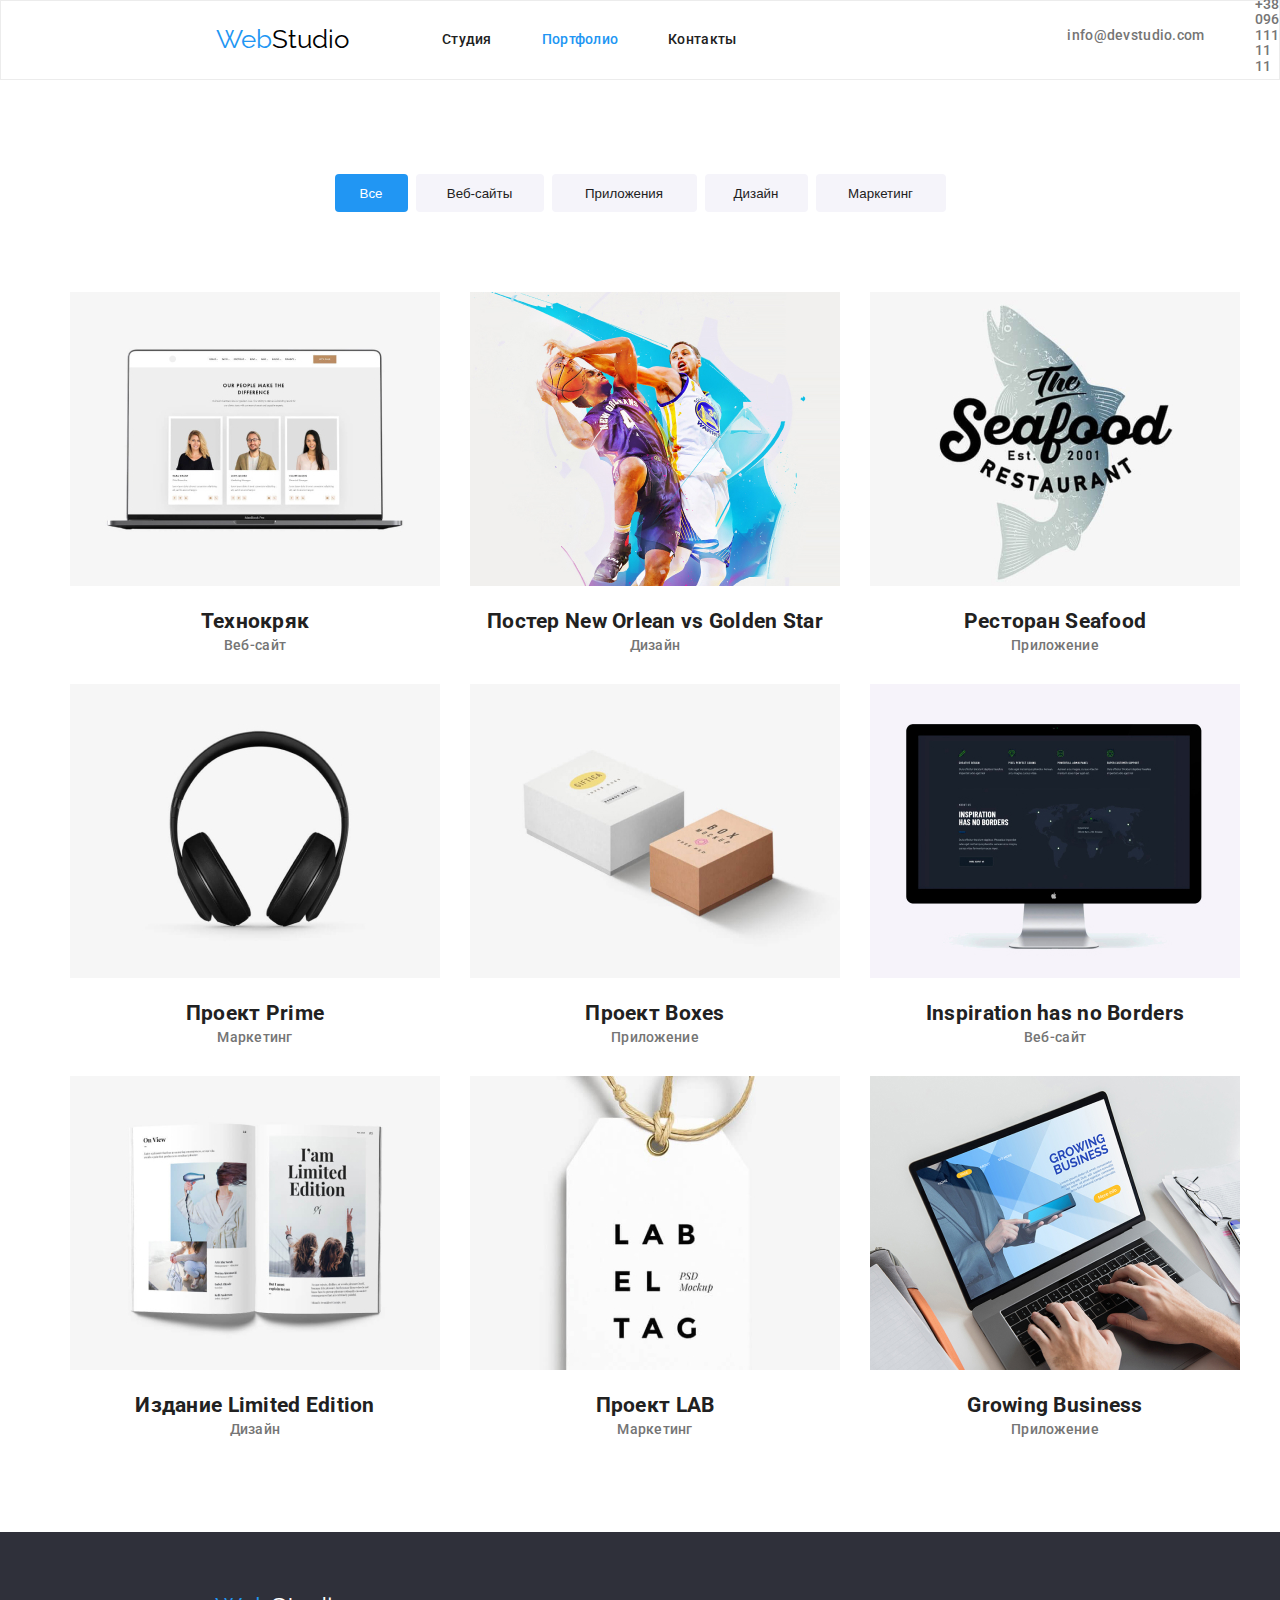
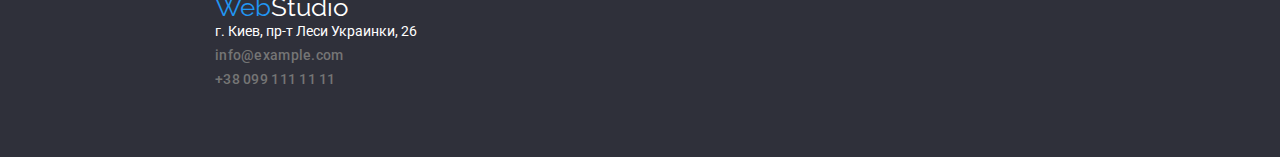
==== commit a35590db: "Виправив помилки" ====
--- a/portfolio.html
+++ b/portfolio.html
@@ -1,6 +1,5 @@
-<
-          !DOCTYPE html>
-<html lang="en">
+<!DOCTYPE html>
+<html lang="ru">
   <head>
     <meta charset="UTF-8" />
     <meta http-equiv="X-UA-Compatible" content="IE=edge" />
@@ -51,144 +50,134 @@
     </header>
     <main>
       <section class="section">
-        
-            <!-- Навигация по сранице портфолио -->
-            <ul class="list-button">
-              <li class="type">
-                <button type="button" class="list-pagination">Все</button>
-              </li>
-              <li class="website-btn type">
-                <button type="button" class="pagination">Веб-сайты</button>
-              </li>
-              <li class="application type">
-                <button type="button" class="pagination">Приложения</button>
-              </li>
-              <li class="design-bnt type">
-                <button type="button" class="pagination">Дизайн</button>
-              </li>
-              <li class="marketing-btn type">
-                <button type="button" class="pagination">Маркетинг</button>
-              </li>
-            </ul>
-            <!--<h1> Наши предложени <h1> -->
-              <div class="container-card">
-            <ul class="list-card ">
-              <li class="card">
-                <img
-                  src="./images/Веб-сайт.jpg"
-                  alt="Ноутбук с изображением сотрудников"
-                  width="370"
-                  height="294"
-                />
-                <h2 class="subjec">Технокряк</h2>
-                <p class="text">Веб-сайт</p>
-              </li>
-              <li class="card">
-                <img
-                  src="./images/дизайн.jpg"
-                  alt="Баскетболист отбирает мячь у соперника"
-                  width="370"
-                  height="294"
-                />
-                <h2 class="subjec">Постер New Orlean vs Golden Star</h2>
-                <p class="text">Дизайн</p>
-              </li>
-              <li class="card">
-                <img
-                  src="./images/Приложение.jpg"
-                  alt="Логотип ресторана морской еды"
-                  width="370"
-                  height="294"
-                />
-                <h2 class="subjec">Ресторан Seafood</h2>
-                <p class="text">Приложение</p>
-              </li>
-              <li class="card">
-                <img
-                  src="./images/Маркетинг.jpg"
-                  alt="Изображение наушников"
-                  width="370"
-                  height="294"
-                />
-                <h2 class="subjec">Проект Prime</h2>
-                <p class="text">Маркетинг</p>
-              </li>
-              <li class="card">
-                <img
-                  src="./images/приложение2.jpg"
-                  alt="Изобрание двух коробочек"
-                  width="370"
-                  height="294"
-                />
-                <h2 class="subjec">Проект Boxes</h2>
-                <p class="text">Приложение</p>
-              </li>
-              <li class="card">
-                <img
-                  src="./images/веб-сайт2.jpg"
-                  alt="Монитор компътера с изображением сайтов"
-                  width="370"
-                  height="294"
-                />
-                <h2 class="subjec">Inspiration has no Borders</h2>
-                <p class="text">Веб-сайт</p>
-              </li>
-              <li class="card">
-                <img
-                  src="./images/дизайн2.jpg"
-                  alt="Изображение глянцевого журнала с статьями"
-                  width="370"
-                  height="294"
-                />
-                <h2 class="subjec">Издание Limited Edition</h2>
-                <p class="text">Дизайн</p>
-              </li>
-              <li class="card">
-                <img
-                  src="./images/маркетинг2.jpg"
-                  alt="Изображение лейбы с надписъю"
-                  width="370"
-                  height="294"
-                />
-                <h2 class="subjec">Проект LAB</h2>
-                <p class="text">Маркетинг</p>
-              </li>
-              <li class="card">
-                <img
-                  src="./images/приложение3.jpg"
-                  alt="Изображение ноутбука на коором работают"
-                  width="370"
-                  height="294"
-                />
-                <h2 class="subjec">Growing Business</h2>
-                <p class="text">Приложение</p>
-              </li>
-            </ul>
-          </div>
-        </section>
-    </main>
-    <footer>
-      <section class="section">
-        <!-- <div class="container"> -->
-          <div class="address ">
-            <a href="WebStudio" class="logo-footer"
-              ><span class="logo-accent">Web</span>Studio</a
-            >
-            <address class="blok-footer ">
-              <a href="" class="address-box">
-                г. Киев, пр-т Леси Украинки, 26</a
-              >
-              <a href="mailto:info@example.com" class="link-contact"
-                >info@example.com</a
-              >
-              <a href="tel:+380991111111" class="link-contact"
-                >+38 099 111 11 11</a
-              >
-            </address>
-          </div>
+        <!-- Навигация по сранице портфолио -->
+        <ul class="list-button">
+          <li class="type">
+            <button type="button" class="list-pagination">Все</button>
+          </li>
+          <li class="website-btn type">
+            <button type="button" class="pagination">Веб-сайты</button>
+          </li>
+          <li class="application type">
+            <button type="button" class="pagination">Приложения</button>
+          </li>
+          <li class="design-bnt type">
+            <button type="button" class="pagination">Дизайн</button>
+          </li>
+          <li class="marketing-btn type">
+            <button type="button" class="pagination">Маркетинг</button>
+          </li>
+        </ul>
+        <!--<h1> Наши предложени <h1> -->
+        <div class="container-card">
+          <ul class="list-card">
+            <li class="card">
+              <img
+                src="./images/Веб-сайт.jpg"
+                alt="Ноутбук с изображением сотрудников"
+                width="370"
+                height="294"
+              />
+              <h2 class="subjec">Технокряк</h2>
+              <p class="text">Веб-сайт</p>
+            </li>
+            <li class="card">
+              <img
+                src="./images/дизайн.jpg"
+                alt="Баскетболист отбирает мячь у соперника"
+                width="370"
+                height="294"
+              />
+              <h2 class="subjec">Постер New Orlean vs Golden Star</h2>
+              <p class="text">Дизайн</p>
+            </li>
+            <li class="card">
+              <img
+                src="./images/Приложение.jpg"
+                alt="Логотип ресторана морской еды"
+                width="370"
+                height="294"
+              />
+              <h2 class="subjec">Ресторан Seafood</h2>
+              <p class="text">Приложение</p>
+            </li>
+            <li class="card">
+              <img
+                src="./images/Маркетинг.jpg"
+                alt="Изображение наушников"
+                width="370"
+                height="294"
+              />
+              <h2 class="subjec">Проект Prime</h2>
+              <p class="text">Маркетинг</p>
+            </li>
+            <li class="card">
+              <img
+                src="./images/приложение2.jpg"
+                alt="Изобрание двух коробочек"
+                width="370"
+                height="294"
+              />
+              <h2 class="subjec">Проект Boxes</h2>
+              <p class="text">Приложение</p>
+            </li>
+            <li class="card">
+              <img
+                src="./images/веб-сайт2.jpg"
+                alt="Монитор компътера с изображением сайтов"
+                width="370"
+                height="294"
+              />
+              <h2 class="subjec">Inspiration has no Borders</h2>
+              <p class="text">Веб-сайт</p>
+            </li>
+            <li class="card">
+              <img
+                src="./images/дизайн2.jpg"
+                alt="Изображение глянцевого журнала с статьями"
+                width="370"
+                height="294"
+              />
+              <h2 class="subjec">Издание Limited Edition</h2>
+              <p class="text">Дизайн</p>
+            </li>
+            <li class="card">
+              <img
+                src="./images/маркетинг2.jpg"
+                alt="Изображение лейбы с надписъю"
+                width="370"
+                height="294"
+              />
+              <h2 class="subjec">Проект LAB</h2>
+              <p class="text">Маркетинг</p>
+            </li>
+            <li class="card">
+              <img
+                src="./images/приложение3.jpg"
+                alt="Изображение ноутбука на коором работают"
+                width="370"
+                height="294"
+              />
+              <h2 class="subjec">Growing Business</h2>
+              <p class="text">Приложение</p>
+            </li>
+          </ul>
         </div>
       </section>
+    </main>
+    <footer class="footer-address">
+      <div class="address">
+        <a href="WebStudio" class="logo-footer"
+          ><span class="logo-accent">Web</span>Studio</a
+        >
+        <address class="blok-footer">
+          <a href="" class="address-box"> г. Киев, пр-т Леси Украинки, 26</a>
+          <a href="mailto:info@example.com" class="link-contact"
+            >info@example.com</a
+          >
+          <a href="tel:+380991111111" class="link-contact">+38 099 111 11 11</a>
+        </address>
+      </div>
     </footer>
   </body>
 </html>
-    
--- a/CSS/styles.css
+++ b/CSS/styles.css
@@ -128,7 +128,7 @@
 }
 
 .list {
-  /* margin: 0px 0px; */
+  margin: 0px 0px;
   display: flex;
   padding: 0px;
   /* margin: 0px 0px 188px 0px; */
@@ -214,6 +214,8 @@
 
 /* стили кнопки заказать услугу */
 .btn {
+  padding: 10px 32px;
+  margin: auto;
   border: 0px;
   display: inline-block;
   border-radius: 4px;
@@ -222,26 +224,28 @@
   cursor: pointer;
   font-size: 16px;
   line-height: 1.87;
-  /* margi n-bottom: 200px; */
-}
-
-.hero > .btn {
-  margin-left: 650px;
-  margin-bottom: 200px;
+}
+
+.btn {
+  margin: auto;
   width: 200px;
   height: 50px;
 }
 
 /* герой */
+.section-hero {
+  padding: 200px 0px;
+  background-color: var(--secondary-background-color);
+}
+
 .hero {
-  background-color: var(--secondary-background-color);
+  /* background-color: var(--secondary-background-color); */
   margin-top: 0px;
 }
 
 .title {
-  margin-bottom: 100px;
-  padding-top: 200px;
   margin-bottom: 30px;
+
   margin-top: 0px;
   color: var(--white-color-text);
   font-weight: 900;
@@ -308,6 +312,12 @@
 }
 
 /* секция наша команда */
+.section-team {
+  padding-top: 94px;
+  padding-bottom: 94px;
+  background-color: #f5f4fa;
+}
+
 .subjec {
   margin-top: 20px;
   margin-bottom: 4px;
@@ -338,13 +348,14 @@
 /* стилизация адресса */
 .blok-footer {
   display: block;
-  margin-top: 20px;
-  padding-bottom: 60px;
-  margin-left: 215px;
+  /* margin-top: 20px; */
+  /* padding-bottom: 60px; */
+  /* margin-left: 215px; */
+  margin: auto;
 }
 
 .logo-footer {
-  margin-left: 215px;
+  /* margin-left: 215px; */
   padding: 0px;
   text-decoration: none;
   font-family: "Raleway", sans-serif;
@@ -373,25 +384,28 @@
   text-decoration: none;
 }
 /* секция футера */
+.footer-address {
+  background-color: var(--secondary-background-color);
+  padding-top: 60px;
+  padding-bottom: 60px;
+}
+
 .address {
-  background-color: var(--secondary-text-color);
+  margin-left: 215px;
 }
 .address > a {
   color: var(--white-color-text);
 }
 .logo-footer {
-  margin-bottom: 20px;
-  padding-top: 60px;
+  /* margin-bottom: 20px;
+  padding-top: 60px; */
   display: block;
 }
 /* портфолио кнопки */
 
-.type {
+.list-button {
+  justify-content: center;
   margin-bottom: 50px;
-}
-
-.list-button {
-  margin-left: 495px;
 }
 
 .list-button .type + .type {
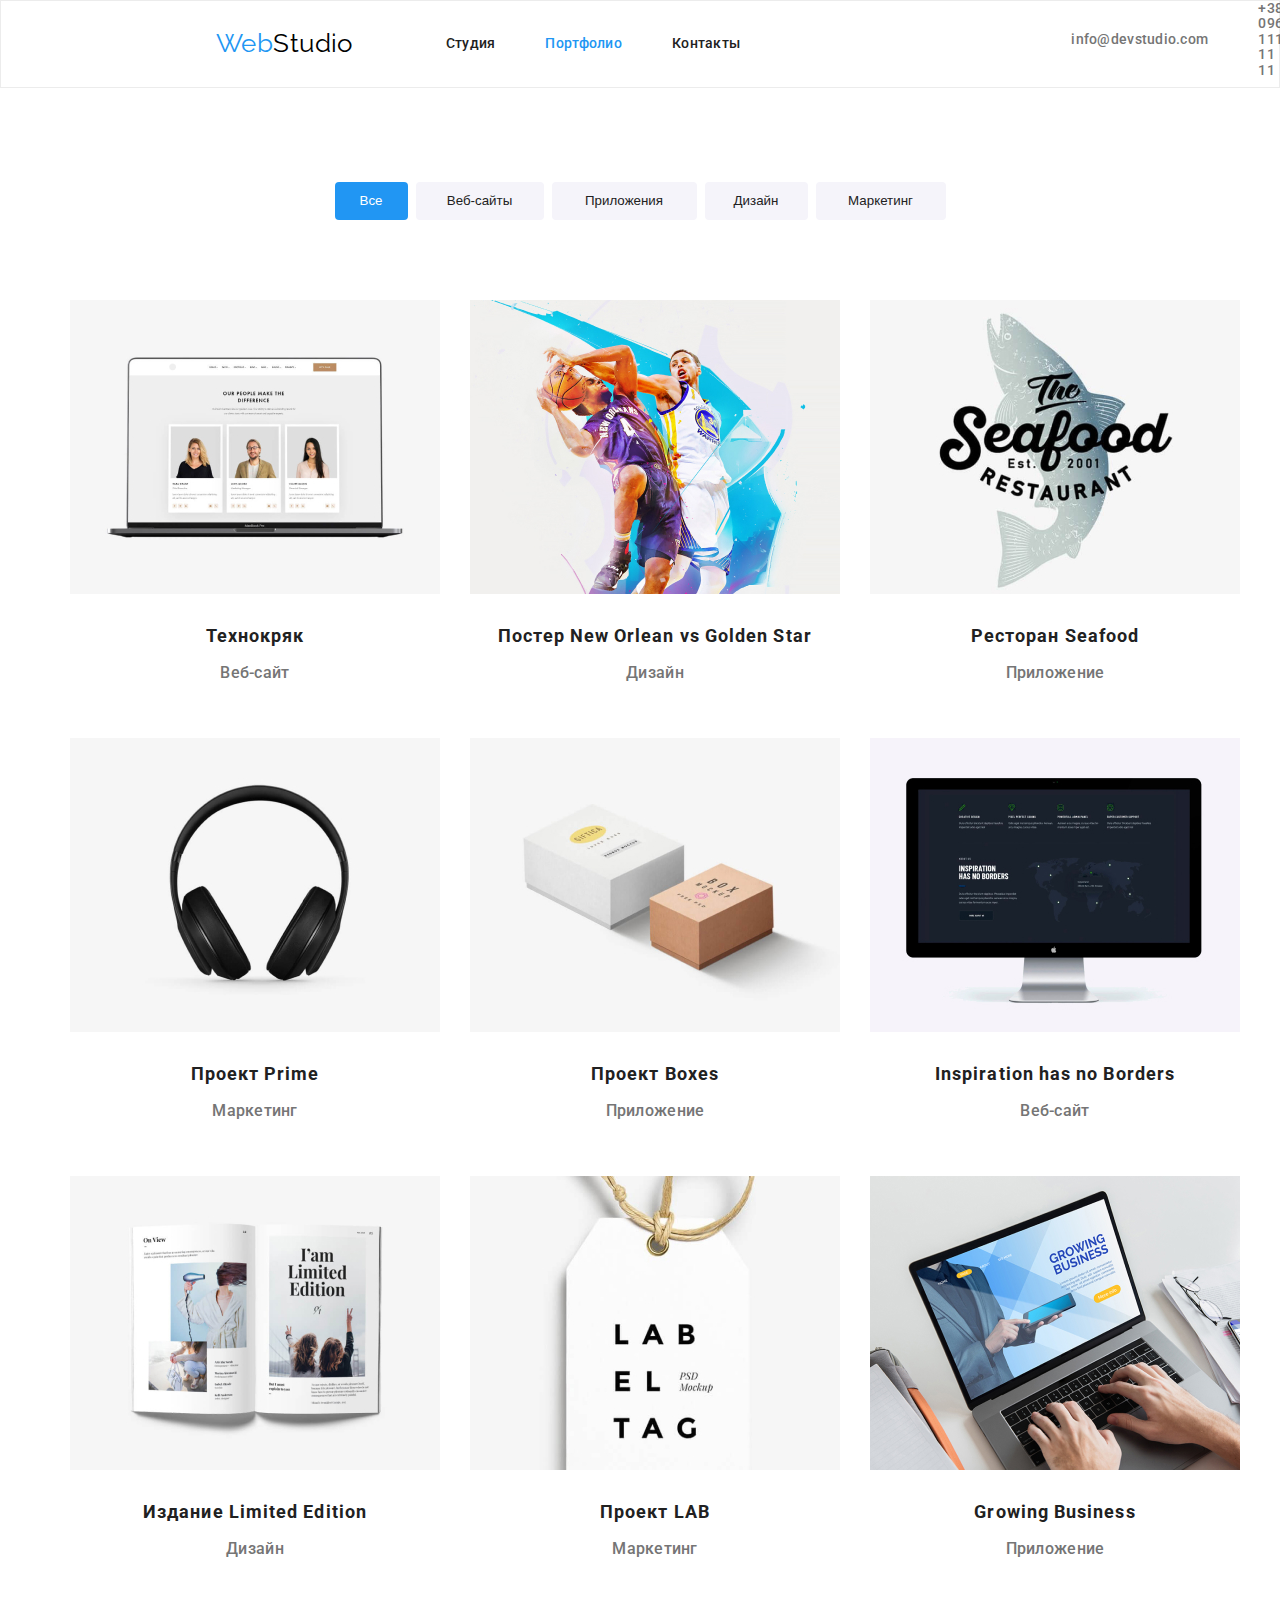
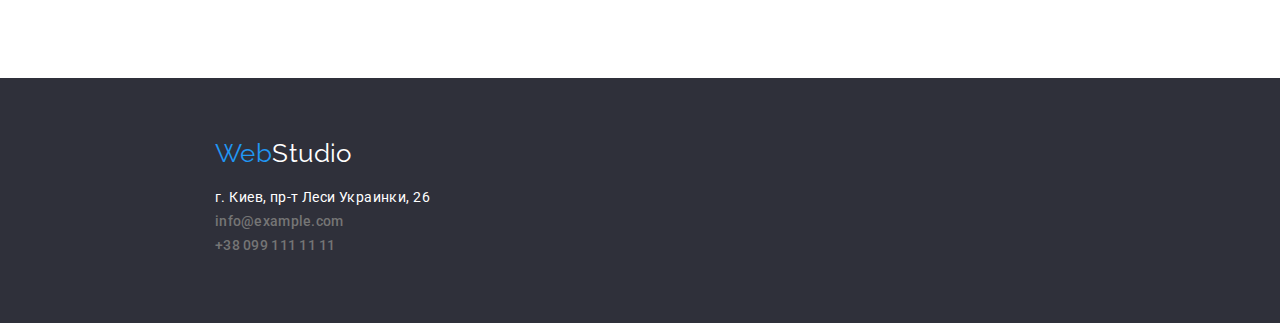
==== commit 8475270a: "Виправив треті правки" ====
--- a/portfolio.html
+++ b/portfolio.html
@@ -68,6 +68,7 @@
             <button type="button" class="pagination">Маркетинг</button>
           </li>
         </ul>
+
         <!--<h1> Наши предложени <h1> -->
         <div class="container-card">
           <ul class="list-card">
@@ -78,8 +79,8 @@
                 width="370"
                 height="294"
               />
-              <h2 class="subjec">Технокряк</h2>
-              <p class="text">Веб-сайт</p>
+              <h2 class="caption">Технокряк</h2>
+              <p class="subtitle">Веб-сайт</p>
             </li>
             <li class="card">
               <img
@@ -88,8 +89,8 @@
                 width="370"
                 height="294"
               />
-              <h2 class="subjec">Постер New Orlean vs Golden Star</h2>
-              <p class="text">Дизайн</p>
+              <h2 class="caption">Постер New Orlean vs Golden Star</h2>
+              <p class="subtitle">Дизайн</p>
             </li>
             <li class="card">
               <img
@@ -98,8 +99,8 @@
                 width="370"
                 height="294"
               />
-              <h2 class="subjec">Ресторан Seafood</h2>
-              <p class="text">Приложение</p>
+              <h2 class="caption">Ресторан Seafood</h2>
+              <p class="subtitle">Приложение</p>
             </li>
             <li class="card">
               <img
@@ -108,8 +109,8 @@
                 width="370"
                 height="294"
               />
-              <h2 class="subjec">Проект Prime</h2>
-              <p class="text">Маркетинг</p>
+              <h2 class="caption">Проект Prime</h2>
+              <p class="subtitle">Маркетинг</p>
             </li>
             <li class="card">
               <img
@@ -118,8 +119,8 @@
                 width="370"
                 height="294"
               />
-              <h2 class="subjec">Проект Boxes</h2>
-              <p class="text">Приложение</p>
+              <h2 class="caption">Проект Boxes</h2>
+              <p class="subtitle">Приложение</p>
             </li>
             <li class="card">
               <img
@@ -128,8 +129,8 @@
                 width="370"
                 height="294"
               />
-              <h2 class="subjec">Inspiration has no Borders</h2>
-              <p class="text">Веб-сайт</p>
+              <h2 class="caption">Inspiration has no Borders</h2>
+              <p class="subtitle">Веб-сайт</p>
             </li>
             <li class="card">
               <img
@@ -138,8 +139,8 @@
                 width="370"
                 height="294"
               />
-              <h2 class="subjec">Издание Limited Edition</h2>
-              <p class="text">Дизайн</p>
+              <h2 class="caption">Издание Limited Edition</h2>
+              <p class="subtitle">Дизайн</p>
             </li>
             <li class="card">
               <img
@@ -148,8 +149,8 @@
                 width="370"
                 height="294"
               />
-              <h2 class="subjec">Проект LAB</h2>
-              <p class="text">Маркетинг</p>
+              <h2 class="caption">Проект LAB</h2>
+              <p class="subtitle">Маркетинг</p>
             </li>
             <li class="card">
               <img
@@ -158,8 +159,8 @@
                 width="370"
                 height="294"
               />
-              <h2 class="subjec">Growing Business</h2>
-              <p class="text">Приложение</p>
+              <h2 class="caption">Growing Business</h2>
+              <p class="subtitle">Приложение</p>
             </li>
           </ul>
         </div>
--- a/CSS/styles.css
+++ b/CSS/styles.css
@@ -7,20 +7,6 @@
 *::after {
   box-sizing: inherit;
 }
-/* Оуталй обводка */
-a,
-span,
-h1,
-h2,
-h3,
-p,
-li,
-img,
-svg,
-button {
-  /* border: 1px solid tomato; */
-}
-/* ширина моего блокак 1200.15рх слева и спарва для читабельности */
 
 :root {
   --font-weight-regular: 400;
@@ -49,6 +35,8 @@
   font-family: "Roboto", sans-serif;
   font-style: normal;
   font-size: 14px;
+  letter-spacing: 0.03em;
+  font-weight: var(--font-weight-regular);
 }
 
 .container {
@@ -67,13 +55,12 @@
   display: flex;
   align-items: center;
   border: 1px solid #ececec;
-  height: 80px;
+  /* height: 80px; */
 }
 
 .list-text {
   display: flex;
   padding: 0px;
-  /* margin: 0px 0px 188px 0px; */
   list-style: none;
   font-weight: 500;
   font-size: 14px;
@@ -81,11 +68,11 @@
   letter-spacing: 0.02em;
   list-style-type: none;
 }
+
 .list-button {
   margin: 0px 0px;
   display: flex;
   padding: 0px;
-  /* margin: 0px 0px 188px 0px; */
   list-style: none;
   font-weight: 500;
   font-size: 14px;
@@ -93,19 +80,19 @@
   letter-spacing: 0.02em;
   list-style-type: none;
 }
+
 /* стилизация  контейнера портфолио карточек */
 
 .container-card {
   width: 1200px;
-
   padding: 0px px;
   margin: auto;
   display: flex;
 }
+
 /* тилизация списка карточек портфолио */
 .list-card {
   width: 1200px;
-  /* outline: 1px solid tomato; */
   margin-top: -30px;
   margin-left: -30px;
   margin: 0px;
@@ -123,7 +110,6 @@
 .list-card > .card {
   margin-top: 30px;
   margin-left: 30px;
-
   flex-basis: calc(100% / 3 - 30px);
 }
 
@@ -131,13 +117,30 @@
   margin: 0px 0px;
   display: flex;
   padding: 0px;
-  /* margin: 0px 0px 188px 0px; */
   list-style: none;
   font-weight: 500;
   font-size: 14px;
   line-height: 1.14;
   letter-spacing: 0.02em;
   list-style-type: none;
+}
+
+.caption {
+  margin: 0px;
+  padding: 20px 24px 4px 24px;
+  color: var(--secondary-text-color);
+  font-weight: var(--font-weight-bold);
+  font-size: 18px;
+  line-height: 2;
+  letter-spacing: 0.06em;
+  text-align: center;
+}
+.subtitle {
+  padding: 0px 24px 20px 24px;
+  margin: 0px;
+  font-size: 16px;
+  line-height: 1.87;
+  text-align: center;
 }
 
 /* стили логотипа */
@@ -178,7 +181,6 @@
 }
 
 .site-nav .items + .items {
-  /* padding: 32px 0px; */
   margin-left: 50px;
 }
 
@@ -227,25 +229,28 @@
 }
 
 .btn {
+  display: block;
   margin: auto;
   width: 200px;
   height: 50px;
 }
 
 /* герой */
+
+.button-hero {
+  margin: auto;
+}
+
 .section-hero {
   padding: 200px 0px;
   background-color: var(--secondary-background-color);
 }
 
 .hero {
-  /* background-color: var(--secondary-background-color); */
-  margin-top: 0px;
 }
 
 .title {
   margin-bottom: 30px;
-
   margin-top: 0px;
   color: var(--white-color-text);
   font-weight: 900;
@@ -256,6 +261,7 @@
   text-transform: uppercase;
   line-height: 1.36;
 }
+
 /* ощий стильдля параграфов */
 
 .list-text {
@@ -264,10 +270,15 @@
 }
 
 .text-subjec {
+  font-style: normal;
+  font-weight: normal;
+
+  line-height: 1.71;
   margin-top: 0;
   margin-bottom: 0;
   letter-spacing: 0.03em;
 }
+
 h3 {
   text-transform: uppercase;
 }
@@ -275,6 +286,8 @@
 /*стилизация h3 h2 */
 
 .subjec {
+  font-weight: var(--font-weight-bold);
+  line-height: 1.17;
   margin-bottom: 20px;
   margin: 0px;
   color: var(--secondary-text-color);
@@ -284,25 +297,25 @@
 .list-subjec {
   width: 270px;
 }
+
 .list-text .list-subjec + .list-subjec {
   margin-left: 30px;
 }
 
 .text-subjec {
   margin: 10px 0px 0px 0px;
+  line-height: 1.71;
 }
 /* стилизация блока чем мы занимаемся */
+
+.section-work {
+  padding: 0px 0px 94px 0px;
+}
 
 .list .pictures {
   margin: 0px 0px 188px 0px;
 }
 
-.subje-h2 {
-  margin: 0px 0px 50px 0px;
-  text-align: center;
-  color: var(--secondary-text-color);
-}
-
 .img {
   display: block;
 }
@@ -312,16 +325,41 @@
 }
 
 /* секция наша команда */
+
+.subject-h2 {
+  font-weight: var(--font-weight-bold);
+  font-size: 36px;
+  line-height: 1.16;
+  margin: 0px 0px 50px 0px;
+  text-align: center;
+  color: var(--secondary-text-color);
+}
+
 .section-team {
   padding-top: 94px;
   padding-bottom: 94px;
   background-color: #f5f4fa;
 }
 
-.subjec {
-  margin-top: 20px;
-  margin-bottom: 4px;
-}
+.subject-h3 {
+  padding: 30px 0px 0px 0px;
+  margin: 0px;
+  color: var(--secondary-text-color);
+  font-weight: var(--font-weight-medium);
+  font-size: 16px;
+  line-height: 1.18;
+  text-align: center;
+}
+
+.text-p {
+  padding: 10px 0px 0px 0px;
+  margin: 0px;
+  color: var(--main-colors-text);
+  font-size: 16px;
+  line-height: 1.18;
+  text-align: center;
+}
+
 .text {
   margin-top: 0px;
   margin-bottom: 0px;
@@ -345,17 +383,14 @@
   color: var(--secondary-text-color);
 }
 
-/* стилизация адресса */
+/* стилизация адресса футера */
 .blok-footer {
   display: block;
-  /* margin-top: 20px; */
-  /* padding-bottom: 60px; */
-  /* margin-left: 215px; */
   margin: auto;
 }
 
 .logo-footer {
-  /* margin-left: 215px; */
+  margin-bottom: 20px;
   padding: 0px;
   text-decoration: none;
   font-family: "Raleway", sans-serif;
@@ -366,7 +401,6 @@
   margin-left: 50px;
   padding: 0px;
   display: block;
-  /* margin-bottom: 9px; */
 }
 
 .link-contact {
@@ -378,12 +412,13 @@
 .address-box {
   display: block;
   margin-bottom: 9px;
-
   font-style: normal;
   color: var(--white-color-text);
   text-decoration: none;
 }
-/* секция футера */
+
+/* Секция футера */
+
 .footer-address {
   background-color: var(--secondary-background-color);
   padding-top: 60px;
@@ -396,11 +431,11 @@
 .address > a {
   color: var(--white-color-text);
 }
+
 .logo-footer {
-  /* margin-bottom: 20px;
-  padding-top: 60px; */
-  display: block;
-}
+  display: block;
+}
+
 /* портфолио кнопки */
 
 .list-button {
@@ -424,21 +459,23 @@
   background: #f5f4fa;
   border-radius: 4px;
 }
+
 .list-pagination {
   text-align: center;
   min-width: 73px;
   height: 38px;
   border-radius: 4px;
   padding: 6px 22px;
-  /* display: inline-block; */
   color: #ffffff;
   background-color: var(--accent);
   border: 0px;
 }
+
 .website-btn > .pagination {
   min-width: 128px;
   height: 38px;
 }
+
 .application-btn > .pagination {
   display: inline-block;
   min-width: 145px;
@@ -450,11 +487,13 @@
   min-width: 145px;
   height: 38px;
 }
+
 .design-bnt > .pagination {
   display: inline-block;
   min-width: 103px;
   height: 38px;
 }
+
 .marketing-btn > .pagination {
   display: inline-block;
   min-width: 130px;
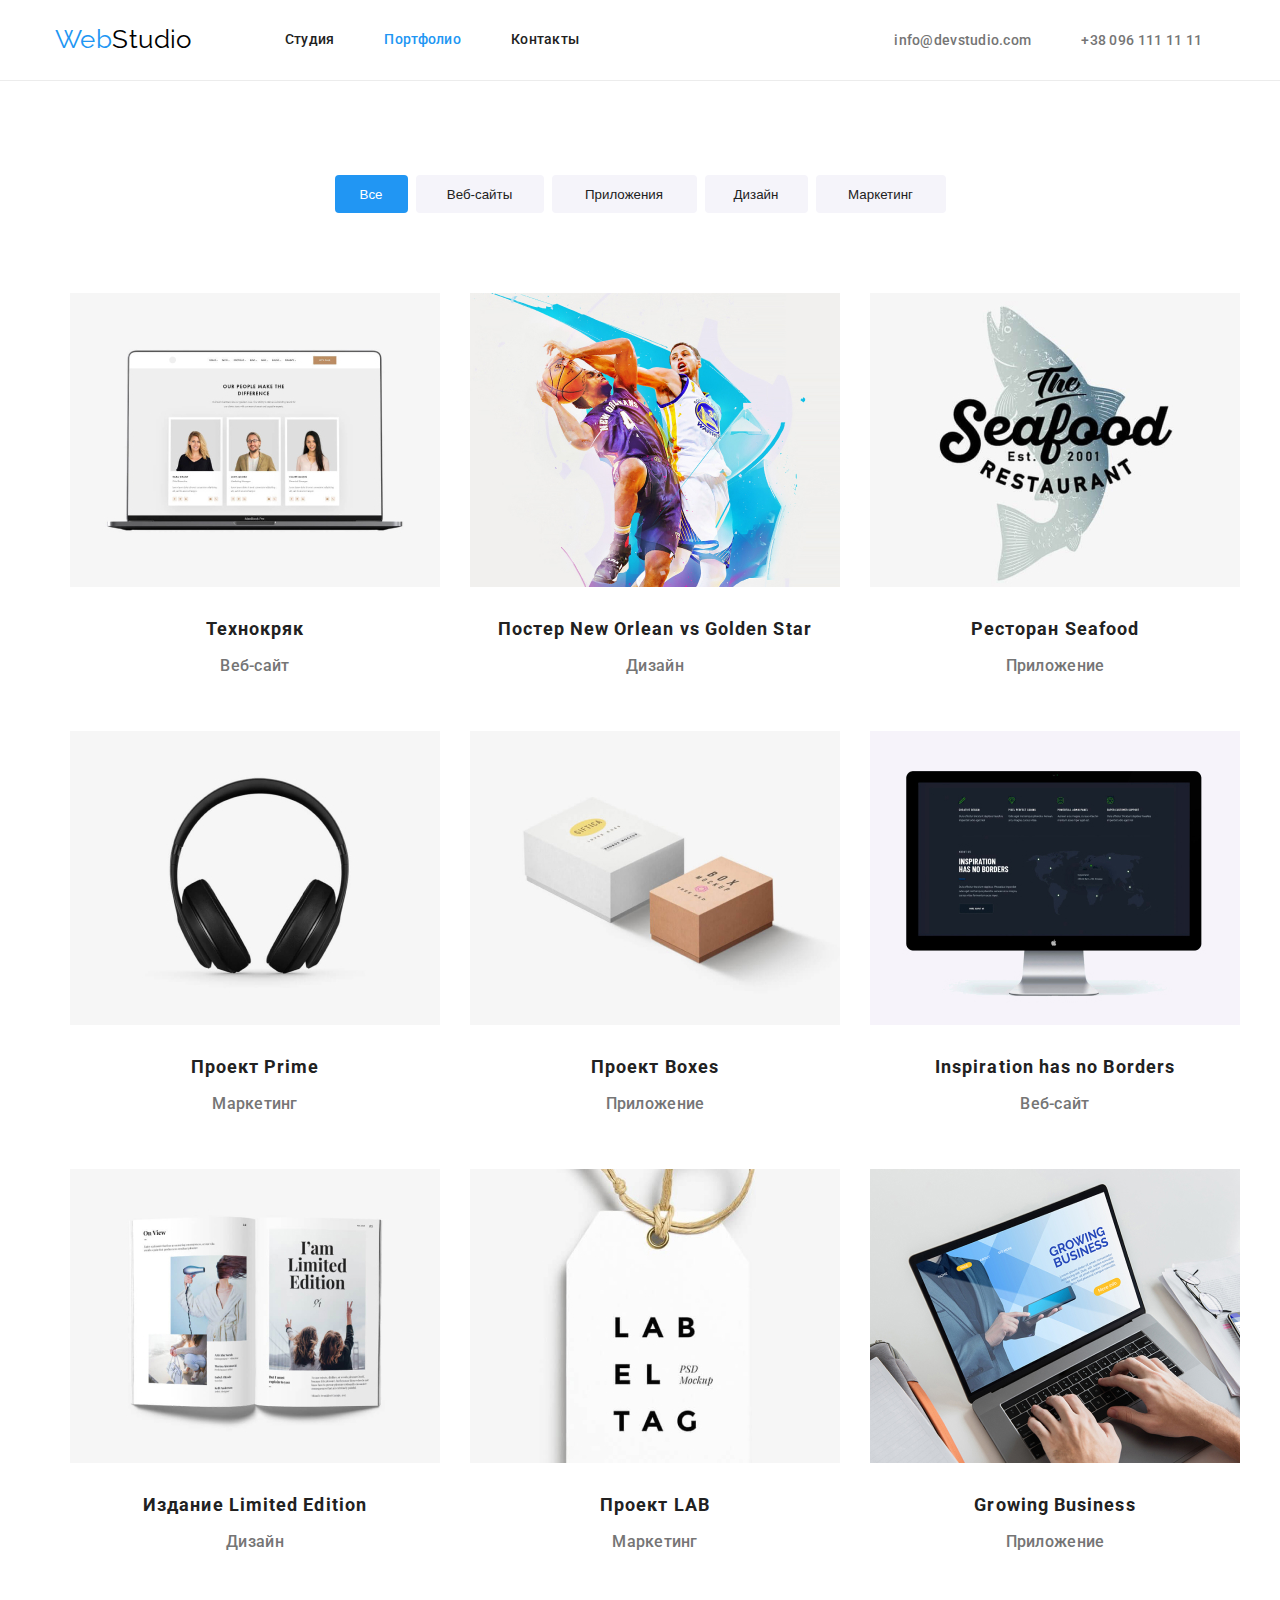
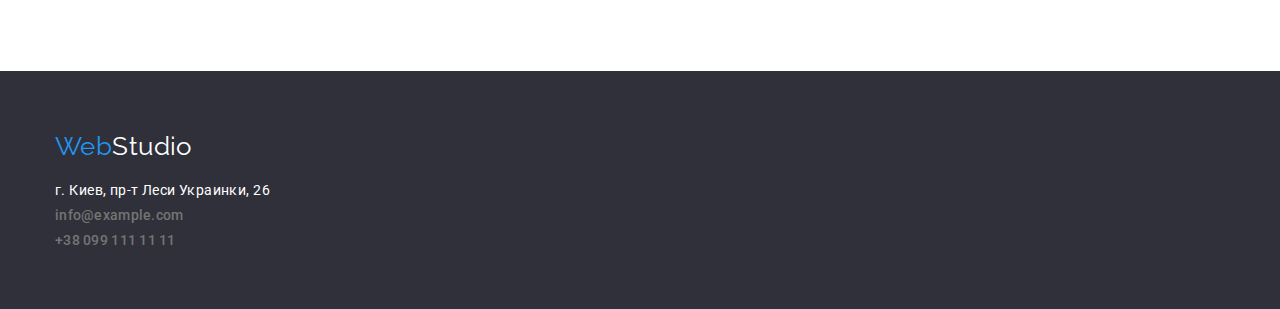
==== commit 8a8fd064: "Закінчів стилізацію" ====
--- a/portfolio.html
+++ b/portfolio.html
@@ -20,30 +20,35 @@
     <link rel="stylesheet" href="./CSS/styles.css" />
   </head>
   <body>
-    <header>
+    <header class="page">
       <section>
         <nav>
-          <div class="nav-box">
-            <a href="WebStudio" class="logo"
-              ><span class="logo-accent">Web</span>Studio</a
-            >
-            <!-- Основная навигация  -->
-            <ul class="site-nav list">
-              <li class="items">
-                <a href="./index.html" class="link">Студия</a>
+          <!-- <div class="page"> -->
+            <div class="nav-box container">
+              <a href="WebStudio" class="logo"
+                ><span class="logo-accent">Web</span>Studio</a
+              >
+              <!-- Основная навигация  -->
+              <ul class="site-nav list">
+                <li class="items">
+                  <a href="./index.html" class="link">Студия</a>
+                </li>
+                <li class="items">
+                  <a href="./portfolio.html" class="link active">Портфолио</a>
+                </li>
+                <li class="items"><a href="" class="link">Контакты</a></li>
+              </ul>
+              <ul class="link-post">
+                <li>
+                  <a href="mailto:info@devstudio.com" class="link-contact post">info@devstudio.com</a>
+                </li>
+              <li class="link-telephon">
+              <a href="tel:+380961111111" class="link-contact telephon"
+                >+38 096 111 11 11</a
+              >
               </li>
-              <li class="items">
-                <a href="./portfolio.html" class="link active">Портфолио</a>
-              </li>
-              <li class="items"><a href="" class="link">Контакты</a></li>
-            </ul>
-            <a href="mailto:info@devstudio.com" class="link-contact post"
-              >info@devstudio.com</a
-            >
-
-            <a href="tel:+380961111111" class="link-contact telephon"
-              >+38 096 111 11 11</a
-            >
+              </ul>
+            </div>
           </div>
         </nav>
       </section>
@@ -79,8 +84,10 @@
                 width="370"
                 height="294"
               />
+              <div class="caption-subtitle">
               <h2 class="caption">Технокряк</h2>
               <p class="subtitle">Веб-сайт</p>
+              </div>
             </li>
             <li class="card">
               <img
@@ -89,8 +96,10 @@
                 width="370"
                 height="294"
               />
+              <div class="caption-subtitle">
               <h2 class="caption">Постер New Orlean vs Golden Star</h2>
               <p class="subtitle">Дизайн</p>
+              </div>
             </li>
             <li class="card">
               <img
@@ -99,8 +108,10 @@
                 width="370"
                 height="294"
               />
+              <div class="caption-subtitle">
               <h2 class="caption">Ресторан Seafood</h2>
               <p class="subtitle">Приложение</p>
+              </div>
             </li>
             <li class="card">
               <img
@@ -109,8 +120,10 @@
                 width="370"
                 height="294"
               />
+              <div class="caption-subtitle">
               <h2 class="caption">Проект Prime</h2>
               <p class="subtitle">Маркетинг</p>
+              </div>
             </li>
             <li class="card">
               <img
@@ -119,8 +132,10 @@
                 width="370"
                 height="294"
               />
+              <div class="caption-subtitle">
               <h2 class="caption">Проект Boxes</h2>
               <p class="subtitle">Приложение</p>
+              </div>
             </li>
             <li class="card">
               <img
@@ -129,8 +144,10 @@
                 width="370"
                 height="294"
               />
+              <div class="caption-subtitle">
               <h2 class="caption">Inspiration has no Borders</h2>
               <p class="subtitle">Веб-сайт</p>
+              </div>
             </li>
             <li class="card">
               <img
@@ -139,8 +156,10 @@
                 width="370"
                 height="294"
               />
+              <div class="caption-subtitle">
               <h2 class="caption">Издание Limited Edition</h2>
               <p class="subtitle">Дизайн</p>
+              </div>
             </li>
             <li class="card">
               <img
@@ -149,8 +168,10 @@
                 width="370"
                 height="294"
               />
+              <div class="caption-subtitle">
               <h2 class="caption">Проект LAB</h2>
               <p class="subtitle">Маркетинг</p>
+              </div>
             </li>
             <li class="card">
               <img
@@ -159,26 +180,37 @@
                 width="370"
                 height="294"
               />
+              <div class="caption-subtitle">
               <h2 class="caption">Growing Business</h2>
               <p class="subtitle">Приложение</p>
+              </div>
             </li>
           </ul>
         </div>
       </section>
     </main>
     <footer class="footer-address">
-      <div class="address">
+      <div class="address container">
         <a href="WebStudio" class="logo-footer"
           ><span class="logo-accent">Web</span>Studio</a
         >
-        <address class="blok-footer">
+        <address>
+          <ul class="link-footer">
+            <li>
           <a href="" class="address-box"> г. Киев, пр-т Леси Украинки, 26</a>
-          <a href="mailto:info@example.com" class="link-contact"
-            >info@example.com</a
-          >
+          </li>
+          <li class="item-mail">
+          <a href="mailto:info@example.com" class="link-contact">info@example.com</a >
+         </li>
+         <li>
           <a href="tel:+380991111111" class="link-contact">+38 099 111 11 11</a>
+          </li>
+          </ul>
         </address>
       </div>
     </footer>
   </body>
 </html>
+
+            
+               --- a/CSS/styles.css
+++ b/CSS/styles.css
@@ -46,16 +46,14 @@
 }
 
 /*стили навигации */
-
-.nav {
-  border: 1px solid #ececec;
-  height: 80px;
-}
+.page {
+  border-bottom: 1px solid #ececec;
+}
+
 .nav-box {
+  margin: auto;
   display: flex;
   align-items: center;
-  border: 1px solid #ececec;
-  /* height: 80px; */
 }
 
 .list-text {
@@ -79,6 +77,19 @@
   line-height: 1.14;
   letter-spacing: 0.02em;
   list-style-type: none;
+}
+
+/* стилизация почты и телефонав хедерре портфолио */
+
+.link-post {
+  margin-left: 315px;
+  list-style: none;
+  display: flex;
+  padding: 0px;
+}
+
+.link-telephon {
+  margin-left: 50px;
 }
 
 /* стилизация  контейнера портфолио карточек */
@@ -125,9 +136,12 @@
   list-style-type: none;
 }
 
+.caption-subtitle {
+  padding: 20px 24px;
+}
+
 .caption {
-  margin: 0px;
-  padding: 20px 24px 4px 24px;
+  margin: 0px 0px 4px 0px;
   color: var(--secondary-text-color);
   font-weight: var(--font-weight-bold);
   font-size: 18px;
@@ -135,8 +149,8 @@
   letter-spacing: 0.06em;
   text-align: center;
 }
+
 .subtitle {
-  padding: 0px 24px 20px 24px;
   margin: 0px;
   font-size: 16px;
   line-height: 1.87;
@@ -148,7 +162,7 @@
   padding-bottom: 25px;
   padding-top: 24px;
   margin-right: 93px;
-  margin-left: 215px;
+  /* margin-left: 215px; */
   color: #000000;
   text-decoration: none;
   font-family: "Raleway", sans-serif;
@@ -164,8 +178,6 @@
   color: var(--accent);
 }
 
-.items {
-}
 /* стили навигации */
 
 .site-nav .link {
@@ -193,15 +205,8 @@
 
 /* стили контактов */
 
-.nav-box > .post {
-  margin-left: 331px;
-}
-.nav-box > .telephon {
-  margin-left: 50px;
-}
-
 .link-contact {
-  padding: 15px 0px;
+  padding: 0px;
   font-style: normal;
   color: var(--main-colors-text);
   text-decoration: none;
@@ -244,9 +249,6 @@
 .section-hero {
   padding: 200px 0px;
   background-color: var(--secondary-background-color);
-}
-
-.hero {
 }
 
 .title {
@@ -383,11 +385,7 @@
   color: var(--secondary-text-color);
 }
 
-/* стилизация адресса футера */
-.blok-footer {
-  display: block;
-  margin: auto;
-}
+/* стилизация  футера */
 
 .logo-footer {
   margin-bottom: 20px;
@@ -396,17 +394,6 @@
   font-family: "Raleway", sans-serif;
   font-size: 26px;
   line-height: 1.2;
-}
-.link-contact .telefon {
-  margin-left: 50px;
-  padding: 0px;
-  display: block;
-}
-
-.link-contact {
-  padding: 0px;
-  display: block;
-  margin-bottom: 9px;
 }
 
 .address-box {
@@ -417,23 +404,23 @@
   text-decoration: none;
 }
 
-/* Секция футера */
-
 .footer-address {
   background-color: var(--secondary-background-color);
   padding-top: 60px;
   padding-bottom: 60px;
 }
 
-.address {
-  margin-left: 215px;
-}
-.address > a {
-  color: var(--white-color-text);
-}
-
 .logo-footer {
   display: block;
+}
+
+.link-footer {
+  list-style: none;
+  padding: 0;
+  margin: 0px;
+}
+.item-mail {
+  margin-bottom: 9px;
 }
 
 /* портфолио кнопки */
